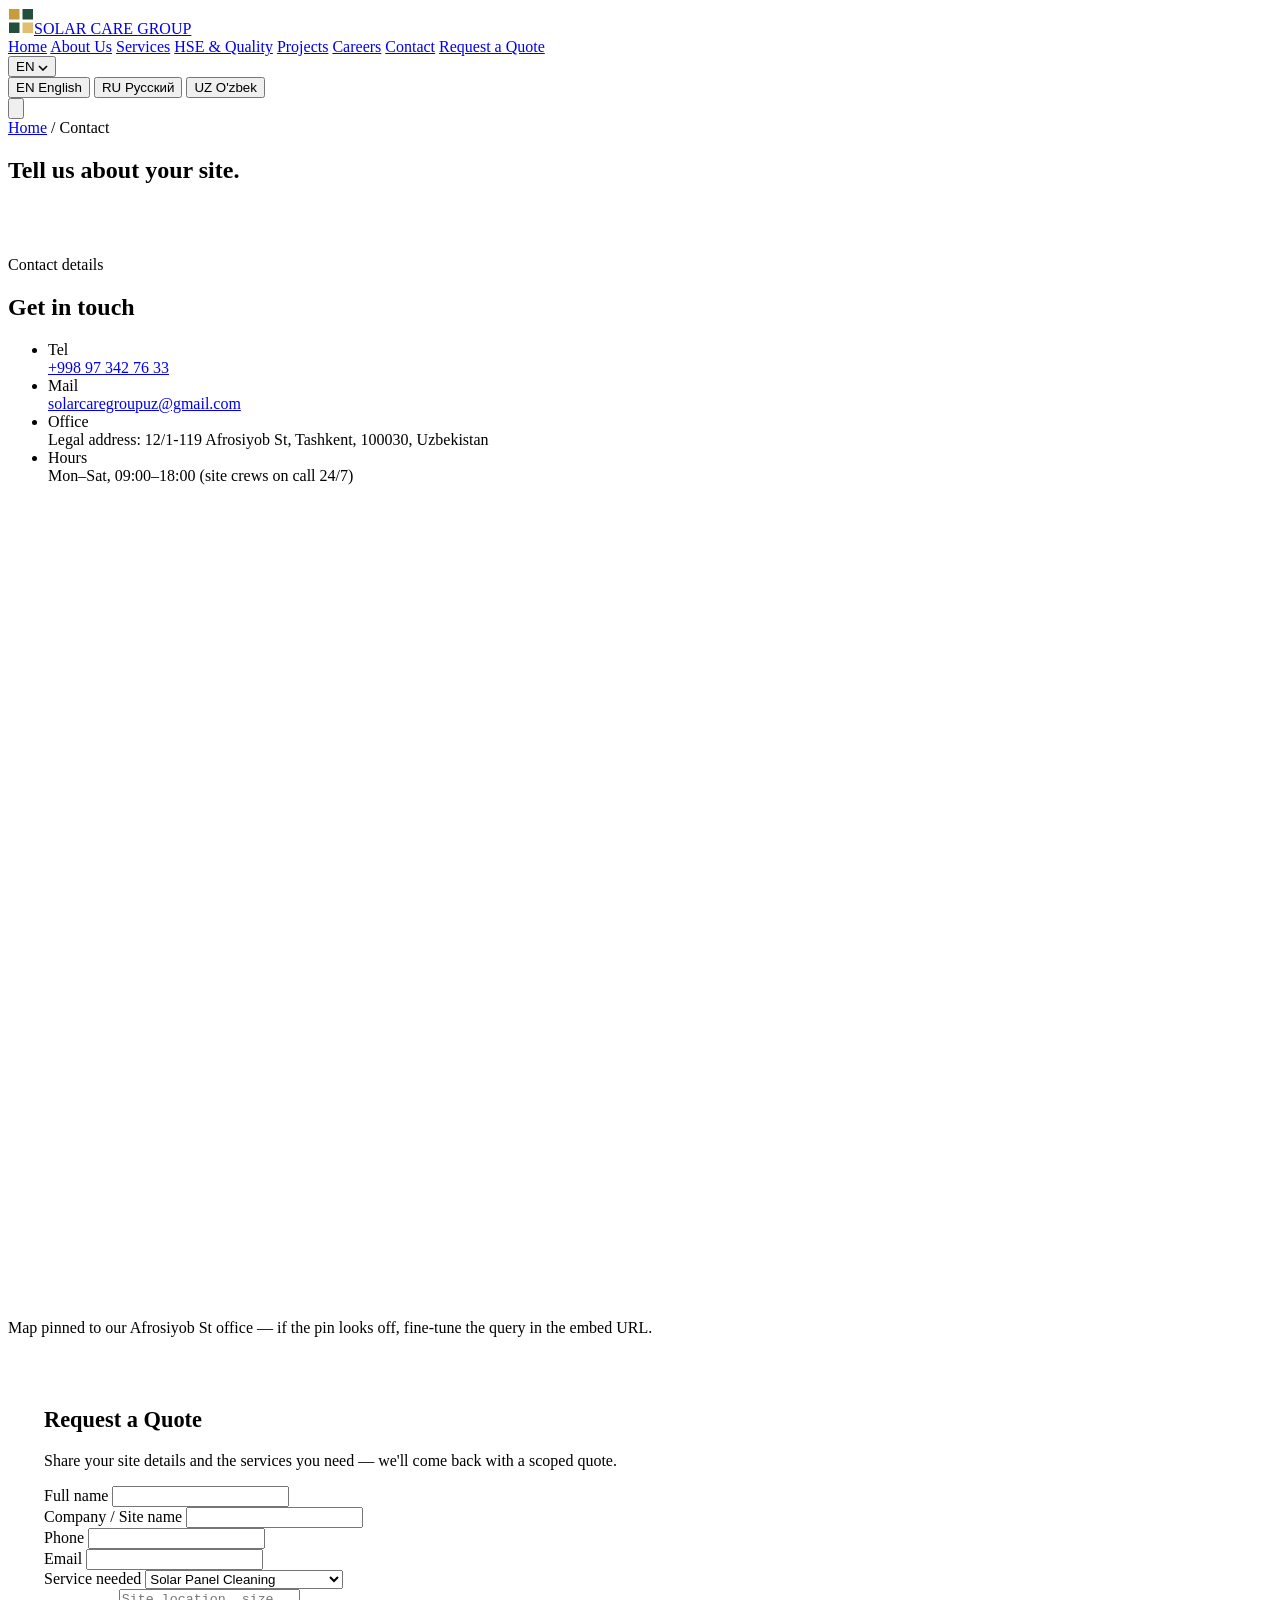
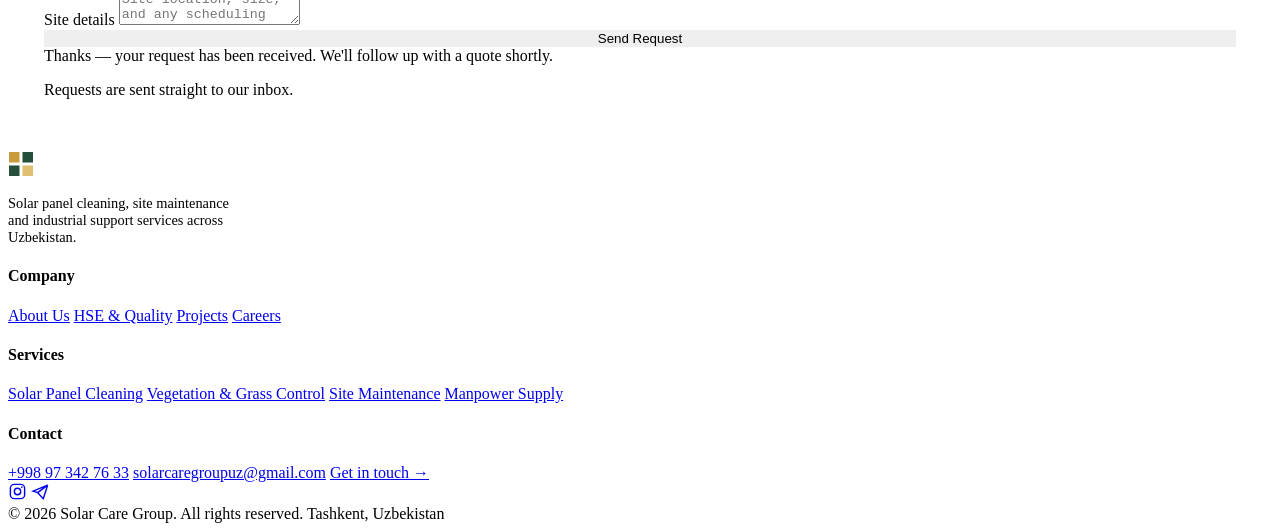
==== index.html @ d457fae0 "Add files via upload" ====
<!DOCTYPE html>
<html lang="en">
<head>
<meta charset="UTF-8">
<meta name="viewport" content="width=device-width, initial-scale=1.0">
<title>Contact — Solar Care Group</title>
<meta name="description" content="Get in touch with Solar Care Group or request a quote.">
<link rel="preconnect" href="https://fonts.googleapis.com">
<link href="https://fonts.googleapis.com/css2?family=Space+Grotesk:wght@500;600;700&family=Inter:wght@400;500;600&family=IBM+Plex+Mono:wght@500&display=swap" rel="stylesheet">
<link rel="stylesheet" href="css/style.css">
</head>
<body>
<header class="site-header">
    <div class="header-inner">
      <a href="index.html" class="logo"><svg width="26" height="26" viewBox="0 0 26 26" fill="none" xmlns="http://www.w3.org/2000/svg">
<rect x="1" y="1" width="10.5" height="10.5" fill="#C89B3C"/>
<rect x="14.5" y="1" width="10.5" height="10.5" fill="#254E3B"/>
<rect x="1" y="14.5" width="10.5" height="10.5" fill="#254E3B"/>
<rect x="14.5" y="14.5" width="10.5" height="10.5" fill="#E0BE72"/>
</svg><span>SOLAR CARE <span class="accent">GROUP</span></span></a>
      <nav class="main-nav">
      <a href="index.html"><span data-i18n="nav.home">Home</span></a>
      <a href="about.html"><span data-i18n="nav.about">About Us</span></a>
      <a href="services.html"><span data-i18n="nav.services">Services</span></a>
      <a href="hse-quality.html"><span data-i18n="nav.hse">HSE & Quality</span></a>
      <a href="projects.html"><span data-i18n="nav.projects">Projects</span></a>
      <a href="careers.html"><span data-i18n="nav.careers">Careers</span></a>
      <a href="contact.html" class="active"><span data-i18n="nav.contact">Contact</span></a>
      <a href="contact.html#quote" class="btn-quote"><span data-i18n="nav.quote">Request a Quote</span></a>
      <div class="lang-switch">
        <button class="lang-toggle mono" type="button" aria-haspopup="true" aria-expanded="false">
          <span class="lang-current">EN</span>
          <svg width="10" height="6" viewBox="0 0 10 6" fill="none"><path d="M1 1l4 4 4-4" stroke="currentColor" stroke-width="1.6"/></svg>
        </button>
        <div class="lang-dropdown">
          <button class="lang-option active" type="button" data-lang="en">EN <span>English</span></button>
          <button class="lang-option" type="button" data-lang="ru">RU <span>Русский</span></button>
          <button class="lang-option" type="button" data-lang="uz">UZ <span>O'zbek</span></button>
        </div>
      </div>
      </nav>
      <button class="nav-toggle" aria-label="Toggle menu" aria-expanded="false">
        <svg viewBox="0 0 24 24" fill="none" stroke="currentColor" stroke-width="2"><line x1="3" y1="6" x2="21" y2="6"/><line x1="3" y1="12" x2="21" y2="12"/><line x1="3" y1="18" x2="21" y2="18"/></svg>
      </button>
    </div>
  </header>

<section class="page-hero">
  <div class="wrap">
    <div class="crumb mono"><a href="index.html"><span data-i18n="nav.home">Home</span></a> / <span data-i18n="nav.contact">Contact</span></div>
    <h1 data-i18n="contact.hero_h1">Tell us about your site.</h1>
    <p class="lede" style="color:rgba(255,255,255,.68); max-width:56ch; margin-top:16px;" data-i18n="contact.hero_lede">Reach out directly, or request a quote and we'll follow up with scope and pricing.</p>
  </div>
</section>

<section>
  <div class="wrap">
    <div class="split" style="align-items:flex-start;">
      <div>
        <span class="tag"><span data-i18n="contact.details_tag">Contact details</span></span>
        <h2 data-i18n="contact.details_h2">Get in touch</h2>
        <ul class="value-list">
          <li><span class="num"><span data-i18n="contact.label_tel">Tel</span></span><p style="margin:0;"><a href="tel:+998973427633">+998 97 342 76 33</a></p></li>
          <li><span class="num"><span data-i18n="contact.label_mail">Mail</span></span><p style="margin:0;"><a href="mailto:solarcaregroupuz@gmail.com">solarcaregroupuz@gmail.com</a></p></li>
          <li><span class="num"><span data-i18n="contact.label_office">Office</span></span><p style="margin:0;" data-i18n="contact.office_value">Legal address: 12/1-119 Afrosiyob St, Tashkent, 100030, Uzbekistan</p></li>
          <li><span class="num"><span data-i18n="contact.label_hours">Hours</span></span><p style="margin:0;" data-i18n="contact.hours_value">Mon–Sat, 09:00–18:00 (site crews on call 24/7)</p></li>
        </ul>

        <div style="margin-top:28px; border:1px solid var(--line); aspect-ratio:16/10; overflow:hidden;">
          <iframe
            title="Solar Care Group office location"
            width="100%" height="100%" style="border:0;"
            loading="lazy"
            src="https://www.google.com/maps?q=Afrosiyob+12%2F1,+Tashkent,+Uzbekistan&output=embed">
          </iframe>
        </div>
        <p class="form-note" data-i18n="contact.map_note">Map pinned to our Afrosiyob St office — if the pin looks off, fine-tune the query in the embed URL.</p>
      </div>

      <div class="card-white" id="quote" style="padding:36px; scroll-margin-top:100px;">
        <h2 style="font-size:1.4rem;" data-i18n="contact.quote_h2">Request a Quote</h2>
        <p data-i18n="contact.quote_p">Share your site details and the services you need — we'll come back with a scoped quote.</p>
        <form data-demo-form action="https://formspree.io/f/xwvglyob" method="POST">
          <input type="hidden" name="_subject" value="New Quote Request — Solar Care Group website">
          <div class="form-row">
            <div class="form-field">
              <label for="q-name" data-i18n="careers.form_name">Full name</label>
              <input id="q-name" name="Full name" type="text" required>
            </div>
            <div class="form-field">
              <label for="q-company" data-i18n="contact.form_company">Company / Site name</label>
              <input id="q-company" name="Company / Site name" type="text">
            </div>
          </div>
          <div class="form-row">
            <div class="form-field">
              <label for="q-phone" data-i18n="careers.form_phone">Phone</label>
              <input id="q-phone" name="Phone" type="tel" required>
            </div>
            <div class="form-field">
              <label for="q-email" data-i18n="careers.form_email">Email</label>
              <input id="q-email" name="Email" type="email" required>
            </div>
          </div>
          <div class="form-field">
            <label for="q-service" data-i18n="contact.form_service">Service needed</label>
            <select id="q-service" name="Service needed">
              <option data-i18n="svc.1.title">Solar Panel Cleaning</option>
              <option data-i18n="svc.2.title">Vegetation & Grass Control</option>
              <option data-i18n="svc.3.title">Site Maintenance</option>
              <option data-i18n="svc.4.title">Technical Support</option>
              <option data-i18n="svc.5.title">Manpower Supply</option>
              <option data-i18n="svc.6.title">Transport & Logistics Support</option>
              <option data-i18n="contact.form_service_multi">Multiple / Not sure</option>
            </select>
          </div>
          <div class="form-field">
            <label for="q-message" data-i18n="contact.form_details">Site details</label>
            <textarea id="q-message" name="Site details" placeholder="Site location, size, and any scheduling notes" data-i18n-placeholder="contact.form_details_ph" required></textarea>
          </div>
          <button type="submit" class="btn btn-primary" style="width:100%; border:none; cursor:pointer;" data-i18n="contact.form_submit">Send Request</button>
        </form>
        <div class="form-success" data-i18n="contact.form_success">Thanks — your request has been received. We'll follow up with a quote shortly.</div>
        <p class="form-note" data-i18n="contact.form_note">Requests are sent straight to our inbox.</p>
      </div>
    </div>
  </div>
</section>

<footer>
    <div class="wrap">
      <div class="footer-grid">
        <div>
          <div class="logo" style="margin-bottom:14px;"><svg width="26" height="26" viewBox="0 0 26 26" fill="none" xmlns="http://www.w3.org/2000/svg">
<rect x="1" y="1" width="10.5" height="10.5" fill="#C89B3C"/>
<rect x="14.5" y="1" width="10.5" height="10.5" fill="#254E3B"/>
<rect x="1" y="14.5" width="10.5" height="10.5" fill="#254E3B"/>
<rect x="14.5" y="14.5" width="10.5" height="10.5" fill="#E0BE72"/>
</svg><span style="color:#fff;">SOLAR CARE <span class="accent">GROUP</span></span></div>
          <p style="max-width:32ch; font-size:.9rem;"><span data-i18n="footer.tagline">Solar panel cleaning, site maintenance and industrial support services across Uzbekistan.</span></p>
        </div>
        <div>
          <h4 class="mono"><span data-i18n="footer.company">Company</span></h4>
          <a href="about.html"><span data-i18n="nav.about">About Us</span></a>
          <a href="hse-quality.html"><span data-i18n="nav.hse">HSE & Quality</span></a>
          <a href="projects.html"><span data-i18n="nav.projects">Projects</span></a>
          <a href="careers.html"><span data-i18n="nav.careers">Careers</span></a>
        </div>
        <div>
          <h4 class="mono"><span data-i18n="footer.services">Services</span></h4>
          <a href="services.html"><span data-i18n="svc.1.title">Solar Panel Cleaning</span></a>
          <a href="services.html"><span data-i18n="svc.2.title">Vegetation & Grass Control</span></a>
          <a href="services.html"><span data-i18n="svc.3.title">Site Maintenance</span></a>
          <a href="services.html"><span data-i18n="svc.5.title">Manpower Supply</span></a>
        </div>
        <div>
          <h4 class="mono"><span data-i18n="footer.contact">Contact</span></h4>
          <a href="tel:+998973427633">+998 97 342 76 33</a>
          <a href="mailto:solarcaregroupuz@gmail.com">solarcaregroupuz@gmail.com</a>
          <a href="contact.html"><span data-i18n="footer.getintouch">Get in touch →</span></a>
          <div class="footer-social">
            <a href="https://instagram.com/solarcaregroup" target="_blank" rel="noopener" aria-label="Instagram"><svg width="19" height="19" viewBox="0 0 24 24" fill="none" stroke="currentColor" stroke-width="1.8"><rect x="3" y="3" width="18" height="18" rx="5"/><circle cx="12" cy="12" r="4"/><circle cx="17.5" cy="6.5" r="1" fill="currentColor" stroke="none"/></svg></a>
            <a href="https://t.me/solarcaregroup" target="_blank" rel="noopener" aria-label="Telegram"><svg width="19" height="19" viewBox="0 0 24 24" fill="none" stroke="currentColor" stroke-width="1.8"><path d="M21 4L2.5 11.5l6 2M21 4L15.5 21l-7-7.5M21 4L8.5 13.5"/></svg></a>
          </div>
        </div>
      </div>
      <div class="footer-bottom">
        <span><span data-i18n="footer.copyright">© 2026 Solar Care Group. All rights reserved.</span></span>
        <span class="mono"><span data-i18n="footer.location">Tashkent, Uzbekistan</span></span>
      </div>
    </div>
  </footer>
<script src="js/translations.js"></script>
<script src="js/script.js"></script>
</body>
</html>
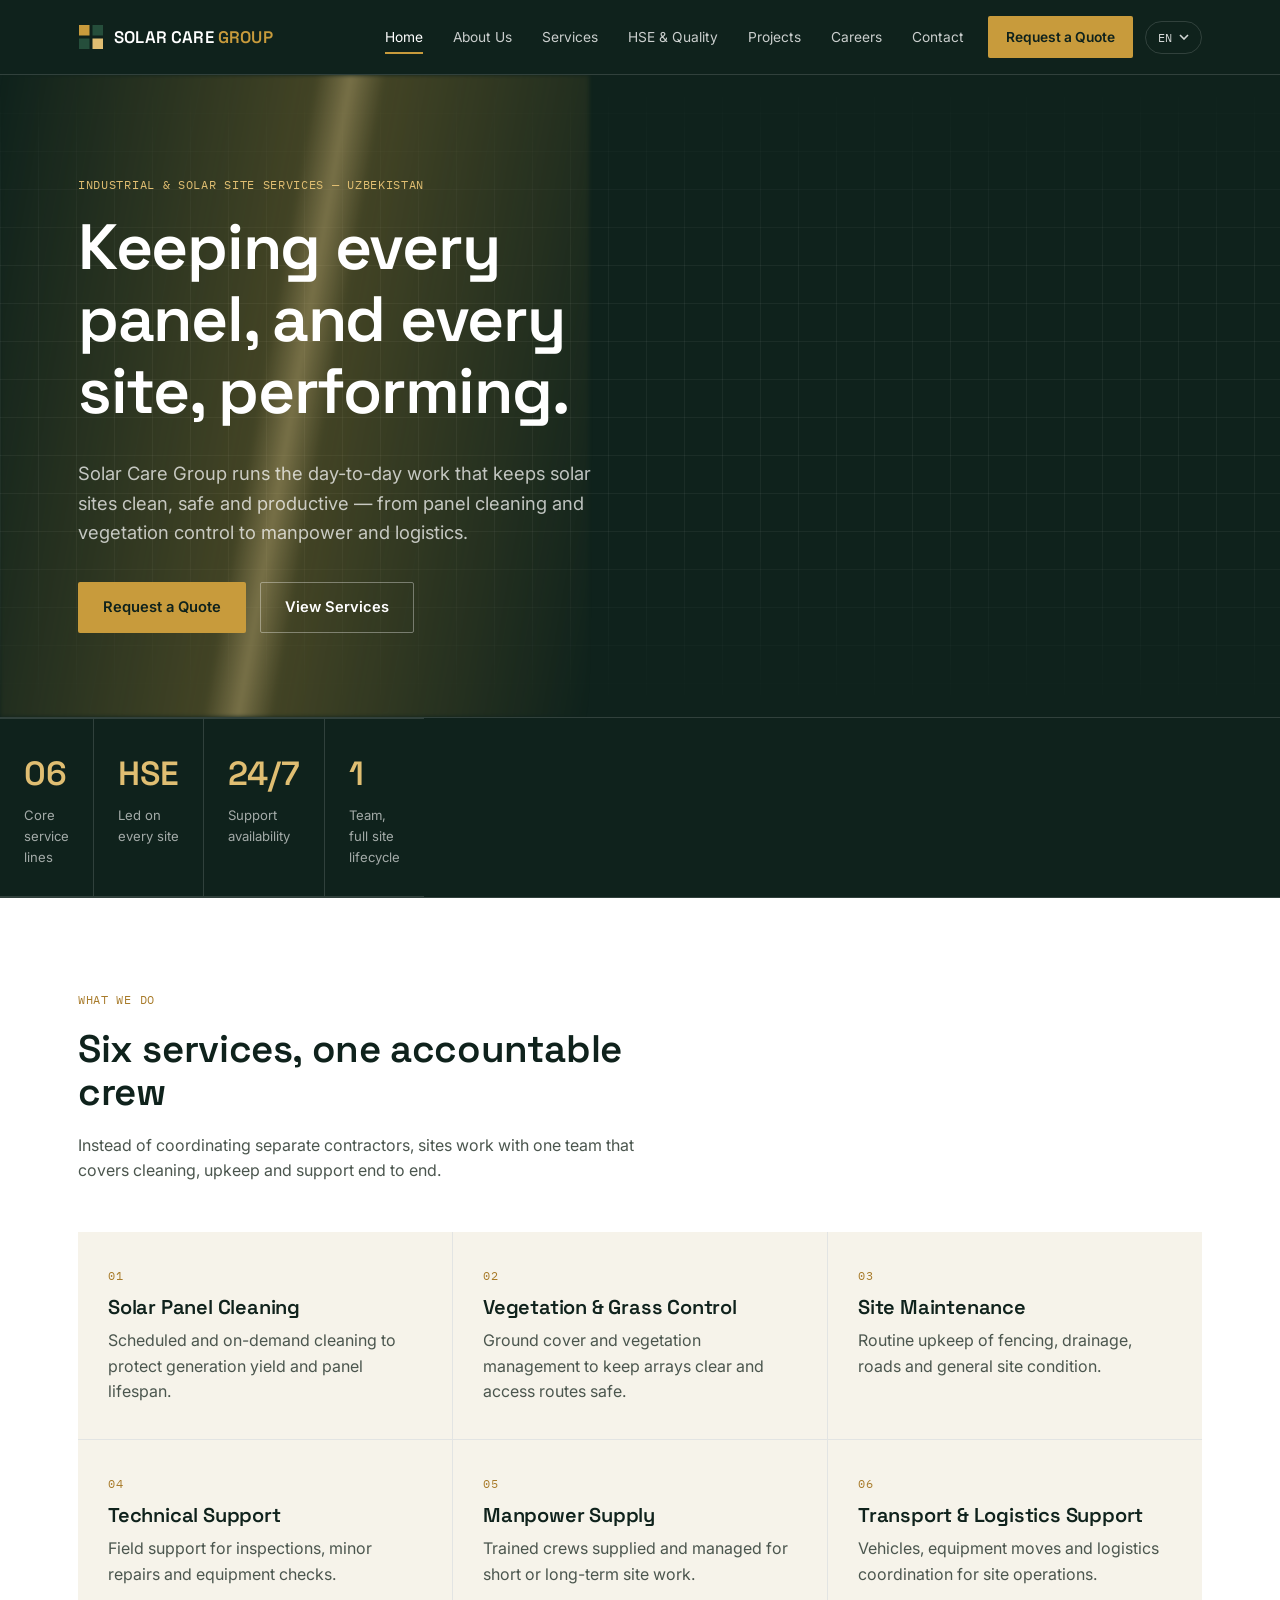
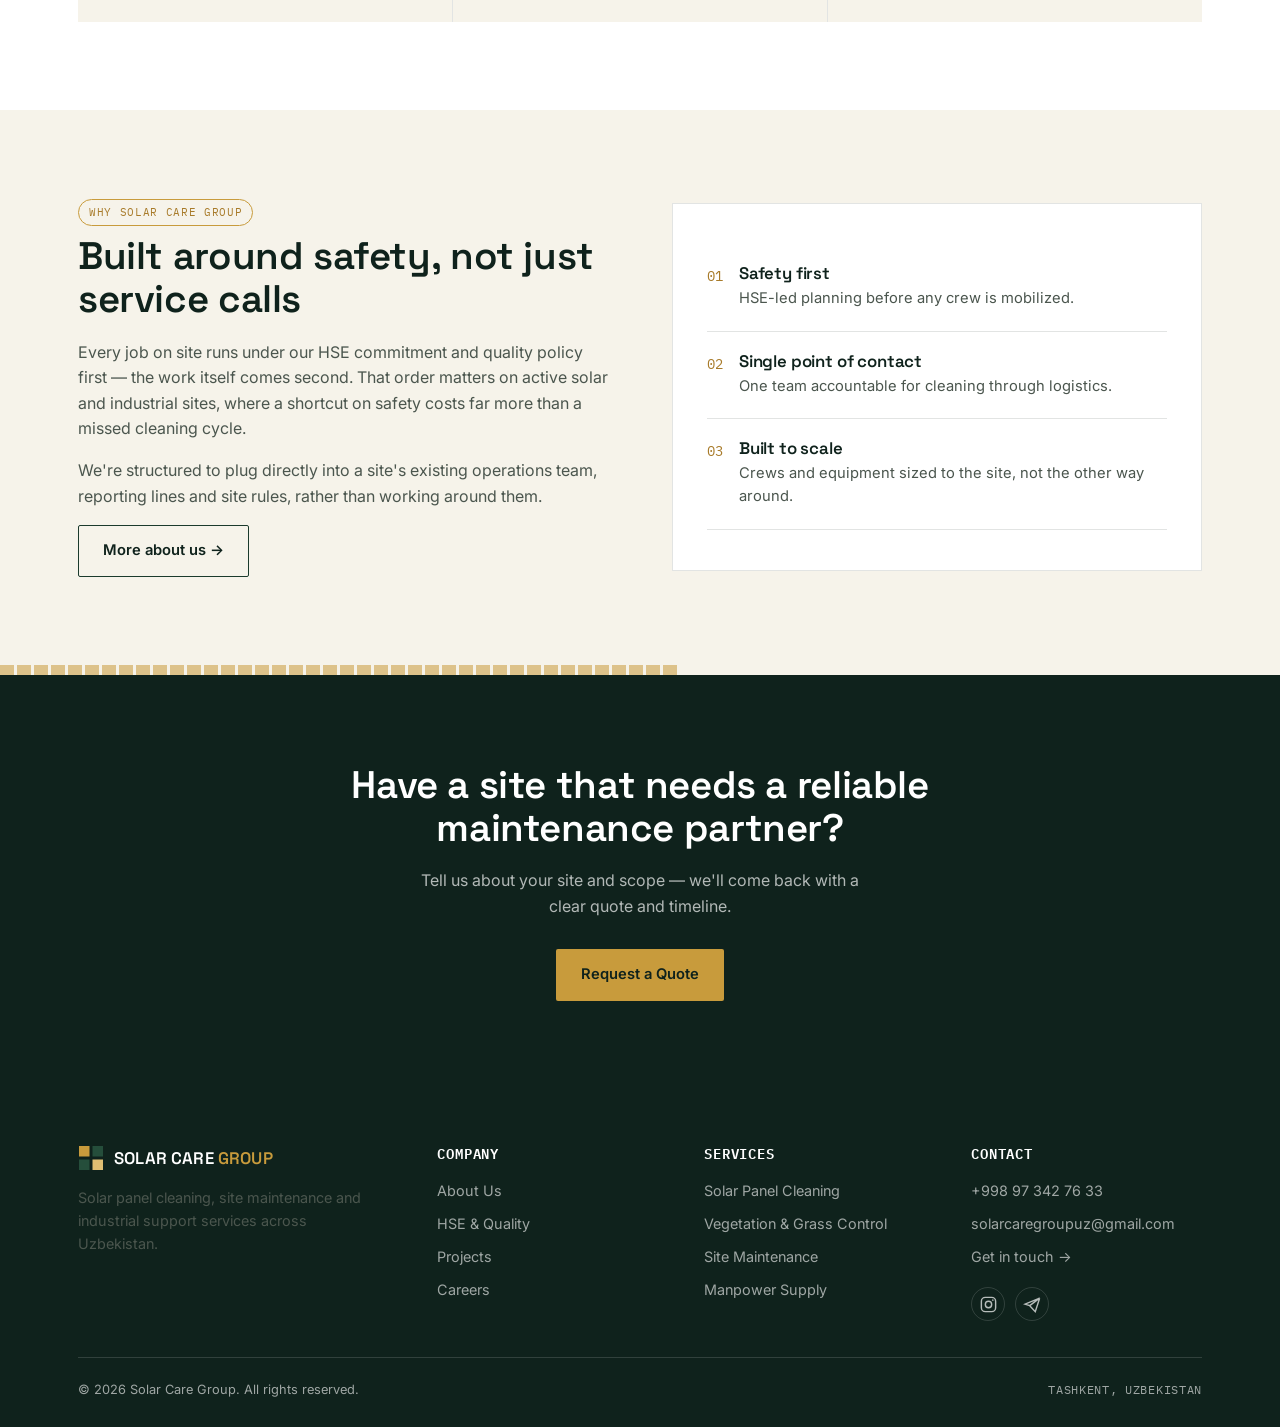
==== commit 13f8cb10: "Add files via upload" ====
--- a/index.html
+++ b/index.html
@@ -3,8 +3,8 @@
 <head>
 <meta charset="UTF-8">
 <meta name="viewport" content="width=device-width, initial-scale=1.0">
-<title>Contact — Solar Care Group</title>
-<meta name="description" content="Get in touch with Solar Care Group or request a quote.">
+<title>Home — Solar Care Group</title>
+<meta name="description" content="Solar panel cleaning, vegetation control, site maintenance and industrial support services in Uzbekistan.">
 <link rel="preconnect" href="https://fonts.googleapis.com">
 <link href="https://fonts.googleapis.com/css2?family=Space+Grotesk:wght@500;600;700&family=Inter:wght@400;500;600&family=IBM+Plex+Mono:wght@500&display=swap" rel="stylesheet">
 <link rel="stylesheet" href="css/style.css">
@@ -19,13 +19,13 @@
 <rect x="14.5" y="14.5" width="10.5" height="10.5" fill="#E0BE72"/>
 </svg><span>SOLAR CARE <span class="accent">GROUP</span></span></a>
       <nav class="main-nav">
-      <a href="index.html"><span data-i18n="nav.home">Home</span></a>
+      <a href="index.html" class="active"><span data-i18n="nav.home">Home</span></a>
       <a href="about.html"><span data-i18n="nav.about">About Us</span></a>
       <a href="services.html"><span data-i18n="nav.services">Services</span></a>
       <a href="hse-quality.html"><span data-i18n="nav.hse">HSE & Quality</span></a>
       <a href="projects.html"><span data-i18n="nav.projects">Projects</span></a>
       <a href="careers.html"><span data-i18n="nav.careers">Careers</span></a>
-      <a href="contact.html" class="active"><span data-i18n="nav.contact">Contact</span></a>
+      <a href="contact.html"><span data-i18n="nav.contact">Contact</span></a>
       <a href="contact.html#quote" class="btn-quote"><span data-i18n="nav.quote">Request a Quote</span></a>
       <div class="lang-switch">
         <button class="lang-toggle mono" type="button" aria-haspopup="true" aria-expanded="false">
@@ -45,85 +45,74 @@
     </div>
   </header>
 
-<section class="page-hero">
+<section class="hero">
+  <div class="hero-grid"></div>
+  <div class="hero-sweep"></div>
   <div class="wrap">
-    <div class="crumb mono"><a href="index.html"><span data-i18n="nav.home">Home</span></a> / <span data-i18n="nav.contact">Contact</span></div>
-    <h1 data-i18n="contact.hero_h1">Tell us about your site.</h1>
-    <p class="lede" style="color:rgba(255,255,255,.68); max-width:56ch; margin-top:16px;" data-i18n="contact.hero_lede">Reach out directly, or request a quote and we'll follow up with scope and pricing.</p>
+    <span class="mono eyebrow"><span data-i18n="home.eyebrow">Industrial & Solar Site Services — Uzbekistan</span></span>
+    <h1 data-i18n="home.h1">Keeping every panel, and every site, performing.</h1>
+    <p class="lede" data-i18n="home.lede">Solar Care Group runs the day-to-day work that keeps solar sites clean, safe and productive — from panel cleaning and vegetation control to manpower and logistics.</p>
+    <div class="hero-actions">
+      <a href="contact.html#quote" class="btn btn-primary"><span data-i18n="nav.quote">Request a Quote</span></a>
+      <a href="services.html" class="btn btn-ghost"><span data-i18n="home.btn_services">View Services</span></a>
+    </div>
+  </div>
+</section>
+
+<div class="stats section-dark" style="padding:0;">
+  <div class="wrap" style="padding:0;">
+    <div class="stats">
+      <div class="stat"><div class="num">06</div><div class="label"><span data-i18n="home.stat1_label">Core service lines</span></div></div>
+      <div class="stat"><div class="num">HSE</div><div class="label"><span data-i18n="home.stat2_label">Led on every site</span></div></div>
+      <div class="stat"><div class="num">24/7</div><div class="label"><span data-i18n="home.stat3_label">Support availability</span></div></div>
+      <div class="stat"><div class="num">1</div><div class="label"><span data-i18n="home.stat4_label">Team, full site lifecycle</span></div></div>
+    </div>
+  </div>
+</div>
+
+<section class="section-alt">
+  <div class="wrap">
+    <div class="section-head">
+      <span class="mono eyebrow"><span data-i18n="home.whatwedo_eyebrow">What we do</span></span>
+      <h2 data-i18n="home.whatwedo_h2">Six services, one accountable crew</h2>
+      <p data-i18n="home.whatwedo_p">Instead of coordinating separate contractors, sites work with one team that covers cleaning, upkeep and support end to end.</p>
+    </div>
+  </div>
+  <div class="wrap" style="padding:0 28px;">
+    <div class="grid cols-3">
+      <div class="card"><div class="num">01</div><h3><span data-i18n="svc.1.title">Solar Panel Cleaning</span></h3><p><span data-i18n="svc.1.short">Scheduled and on-demand cleaning to protect generation yield and panel lifespan.</span></p></div><div class="card"><div class="num">02</div><h3><span data-i18n="svc.2.title">Vegetation & Grass Control</span></h3><p><span data-i18n="svc.2.short">Ground cover and vegetation management to keep arrays clear and access routes safe.</span></p></div><div class="card"><div class="num">03</div><h3><span data-i18n="svc.3.title">Site Maintenance</span></h3><p><span data-i18n="svc.3.short">Routine upkeep of fencing, drainage, roads and general site condition.</span></p></div><div class="card"><div class="num">04</div><h3><span data-i18n="svc.4.title">Technical Support</span></h3><p><span data-i18n="svc.4.short">Field support for inspections, minor repairs and equipment checks.</span></p></div><div class="card"><div class="num">05</div><h3><span data-i18n="svc.5.title">Manpower Supply</span></h3><p><span data-i18n="svc.5.short">Trained crews supplied and managed for short or long-term site work.</span></p></div><div class="card"><div class="num">06</div><h3><span data-i18n="svc.6.title">Transport & Logistics Support</span></h3><p><span data-i18n="svc.6.short">Vehicles, equipment moves and logistics coordination for site operations.</span></p></div>
+    </div>
   </div>
 </section>
 
 <section>
   <div class="wrap">
-    <div class="split" style="align-items:flex-start;">
+    <div class="split">
       <div>
-        <span class="tag"><span data-i18n="contact.details_tag">Contact details</span></span>
-        <h2 data-i18n="contact.details_h2">Get in touch</h2>
-        <ul class="value-list">
-          <li><span class="num"><span data-i18n="contact.label_tel">Tel</span></span><p style="margin:0;"><a href="tel:+998973427633">+998 97 342 76 33</a></p></li>
-          <li><span class="num"><span data-i18n="contact.label_mail">Mail</span></span><p style="margin:0;"><a href="mailto:solarcaregroupuz@gmail.com">solarcaregroupuz@gmail.com</a></p></li>
-          <li><span class="num"><span data-i18n="contact.label_office">Office</span></span><p style="margin:0;" data-i18n="contact.office_value">Legal address: 12/1-119 Afrosiyob St, Tashkent, 100030, Uzbekistan</p></li>
-          <li><span class="num"><span data-i18n="contact.label_hours">Hours</span></span><p style="margin:0;" data-i18n="contact.hours_value">Mon–Sat, 09:00–18:00 (site crews on call 24/7)</p></li>
+        <span class="tag"><span data-i18n="home.why_tag">Why Solar Care Group</span></span>
+        <h2 data-i18n="home.why_h2">Built around safety, not just service calls</h2>
+        <p data-i18n="home.why_p1">Every job on site runs under our HSE commitment and quality policy first — the work itself comes second. That order matters on active solar and industrial sites, where a shortcut on safety costs far more than a missed cleaning cycle.</p>
+        <p data-i18n="home.why_p2">We're structured to plug directly into a site's existing operations team, reporting lines and site rules, rather than working around them.</p>
+        <a href="about.html" class="btn btn-outline"><span data-i18n="home.why_link">More about us →</span></a>
+      </div>
+      <div class="card-white cell-grid-bg" style="padding:40px 34px;">
+        <ul class="value-list" style="border-top:none;">
+          <li style="border-top:none;"><span class="num">01</span><div><h3 style="margin-bottom:4px; font-size:1.05rem;" data-i18n="home.why_item1_h">Safety first</h3><p style="margin:0; font-size:.92rem;" data-i18n="home.why_item1_p">HSE-led planning before any crew is mobilized.</p></div></li>
+          <li><span class="num">02</span><div><h3 style="margin-bottom:4px; font-size:1.05rem;" data-i18n="home.why_item2_h">Single point of contact</h3><p style="margin:0; font-size:.92rem;" data-i18n="home.why_item2_p">One team accountable for cleaning through logistics.</p></div></li>
+          <li><span class="num">03</span><div><h3 style="margin-bottom:4px; font-size:1.05rem;" data-i18n="home.why_item3_h">Built to scale</h3><p style="margin:0; font-size:.92rem;" data-i18n="home.why_item3_p">Crews and equipment sized to the site, not the other way around.</p></div></li>
         </ul>
-
-        <div style="margin-top:28px; border:1px solid var(--line); aspect-ratio:16/10; overflow:hidden;">
-          <iframe
-            title="Solar Care Group office location"
-            width="100%" height="100%" style="border:0;"
-            loading="lazy"
-            src="https://www.google.com/maps?q=Afrosiyob+12%2F1,+Tashkent,+Uzbekistan&output=embed">
-          </iframe>
-        </div>
-        <p class="form-note" data-i18n="contact.map_note">Map pinned to our Afrosiyob St office — if the pin looks off, fine-tune the query in the embed URL.</p>
-      </div>
-
-      <div class="card-white" id="quote" style="padding:36px; scroll-margin-top:100px;">
-        <h2 style="font-size:1.4rem;" data-i18n="contact.quote_h2">Request a Quote</h2>
-        <p data-i18n="contact.quote_p">Share your site details and the services you need — we'll come back with a scoped quote.</p>
-        <form data-demo-form action="https://formspree.io/f/xwvglyob" method="POST">
-          <input type="hidden" name="_subject" value="New Quote Request — Solar Care Group website">
-          <div class="form-row">
-            <div class="form-field">
-              <label for="q-name" data-i18n="careers.form_name">Full name</label>
-              <input id="q-name" name="Full name" type="text" required>
-            </div>
-            <div class="form-field">
-              <label for="q-company" data-i18n="contact.form_company">Company / Site name</label>
-              <input id="q-company" name="Company / Site name" type="text">
-            </div>
-          </div>
-          <div class="form-row">
-            <div class="form-field">
-              <label for="q-phone" data-i18n="careers.form_phone">Phone</label>
-              <input id="q-phone" name="Phone" type="tel" required>
-            </div>
-            <div class="form-field">
-              <label for="q-email" data-i18n="careers.form_email">Email</label>
-              <input id="q-email" name="Email" type="email" required>
-            </div>
-          </div>
-          <div class="form-field">
-            <label for="q-service" data-i18n="contact.form_service">Service needed</label>
-            <select id="q-service" name="Service needed">
-              <option data-i18n="svc.1.title">Solar Panel Cleaning</option>
-              <option data-i18n="svc.2.title">Vegetation & Grass Control</option>
-              <option data-i18n="svc.3.title">Site Maintenance</option>
-              <option data-i18n="svc.4.title">Technical Support</option>
-              <option data-i18n="svc.5.title">Manpower Supply</option>
-              <option data-i18n="svc.6.title">Transport & Logistics Support</option>
-              <option data-i18n="contact.form_service_multi">Multiple / Not sure</option>
-            </select>
-          </div>
-          <div class="form-field">
-            <label for="q-message" data-i18n="contact.form_details">Site details</label>
-            <textarea id="q-message" name="Site details" placeholder="Site location, size, and any scheduling notes" data-i18n-placeholder="contact.form_details_ph" required></textarea>
-          </div>
-          <button type="submit" class="btn btn-primary" style="width:100%; border:none; cursor:pointer;" data-i18n="contact.form_submit">Send Request</button>
-        </form>
-        <div class="form-success" data-i18n="contact.form_success">Thanks — your request has been received. We'll follow up with a quote shortly.</div>
-        <p class="form-note" data-i18n="contact.form_note">Requests are sent straight to our inbox.</p>
       </div>
     </div>
+  </div>
+</section>
+
+<div class="cell-rule"><span></span><span></span><span></span><span></span><span></span><span></span><span></span><span></span><span></span><span></span><span></span><span></span><span></span><span></span><span></span><span></span><span></span><span></span><span></span><span></span><span></span><span></span><span></span><span></span><span></span><span></span><span></span><span></span><span></span><span></span><span></span><span></span><span></span><span></span><span></span><span></span><span></span><span></span><span></span><span></span></div>
+
+<section class="section-dark">
+  <div class="wrap" style="text-align:center;">
+    <h2 style="max-width:24ch; margin-left:auto; margin-right:auto;" data-i18n="home.cta_h2">Have a site that needs a reliable maintenance partner?</h2>
+    <p style="max-width:44ch; margin:14px auto 30px;" data-i18n="home.cta_p">Tell us about your site and scope — we'll come back with a clear quote and timeline.</p>
+    <a href="contact.html#quote" class="btn btn-primary"><span data-i18n="nav.quote">Request a Quote</span></a>
   </div>
 </section>
 
--- a/css/style.css
+++ b/css/style.css
@@ -0,0 +1,456 @@
+/* ============================================================
+   SOLAR CARE GROUP — design system
+   Palette: deep green (industrial, vegetation) + gold (solar/sun)
+   Signature motif: the solar-cell grid + the "clean sweep"
+   ============================================================ */
+
+:root{
+  --green-950:#0F221C;
+  --green-900:#14291F;
+  --green-800:#1B3A2C;
+  --green-700:#254E3B;
+  --green-600:#336650;
+
+  --gold-600:#A87B2A;
+  --gold-500:#C89B3C;
+  --gold-300:#E0BE72;
+  --gold-100:#F3E4C0;
+
+  --cream:#F6F3EA;
+  --cream-2:#EFEAD9;
+  --white:#FFFFFF;
+
+  --ink:#16201B;
+  --ink-soft:#4B564E;
+  --ink-faint:#8B9690;
+
+  --line: rgba(23,32,27,0.12);
+  --line-on-dark: rgba(255,255,255,0.14);
+
+  --radius: 2px;
+  --maxw: 1180px;
+
+  --shadow-soft: 0 12px 32px rgba(15,34,28,0.10);
+}
+
+*{box-sizing:border-box;}
+html{scroll-behavior:smooth;}
+body{
+  margin:0;
+  background:var(--cream);
+  color:var(--ink);
+  font-family:'Inter',system-ui,-apple-system,sans-serif;
+  font-size:16px;
+  line-height:1.6;
+  -webkit-font-smoothing:antialiased;
+}
+
+h1,h2,h3,h4{
+  font-family:'Space Grotesk',system-ui,sans-serif;
+  color:var(--green-950);
+  margin:0 0 .5em 0;
+  line-height:1.12;
+  letter-spacing:-0.01em;
+  font-weight:600;
+}
+h1{font-size:clamp(2.4rem,5vw,4.2rem); letter-spacing:-0.02em;}
+h2{font-size:clamp(1.7rem,3vw,2.6rem);}
+h3{font-size:1.25rem;}
+p{margin:0 0 1em 0; color:var(--ink-soft);}
+a{color:inherit; text-decoration:none;}
+img{max-width:100%; display:block;}
+
+.mono{
+  font-family:'IBM Plex Mono',monospace;
+  letter-spacing:.06em;
+  text-transform:uppercase;
+  font-size:.72rem;
+}
+
+.wrap{max-width:var(--maxw); margin:0 auto; padding:0 28px;}
+
+/* ---------- cell grid signature ---------- */
+.cell-rule{
+  height:10px;
+  display:flex;
+  gap:3px;
+  overflow:hidden;
+}
+.cell-rule span{
+  flex:1 1 14px;
+  max-width:14px;
+  background:var(--gold-500);
+  opacity:.55;
+}
+.cell-rule.dark span{background:var(--green-700); opacity:.7;}
+
+.cell-grid-bg{
+  background-image:
+    linear-gradient(var(--line) 1px, transparent 1px),
+    linear-gradient(90deg, var(--line) 1px, transparent 1px);
+  background-size:34px 34px;
+}
+
+/* ---------- header ---------- */
+.site-header{
+  position:sticky; top:0; z-index:50;
+  background:var(--green-950);
+  border-bottom:1px solid var(--line-on-dark);
+}
+.header-inner{
+  display:flex; align-items:center; justify-content:space-between;
+  padding:16px 28px;
+  max-width:var(--maxw); margin:0 auto;
+}
+.logo{
+  display:flex; align-items:center; gap:10px;
+  color:var(--white); font-family:'Space Grotesk',sans-serif;
+  font-weight:600; font-size:1.05rem; letter-spacing:.01em;
+}
+.logo svg{flex:none;}
+.logo .accent{color:var(--gold-400,#C89B3C);}
+
+nav.main-nav{display:flex; align-items:center; gap:2px;}
+nav.main-nav a{
+  color:rgba(255,255,255,.78);
+  font-size:.86rem;
+  padding:10px 14px;
+  position:relative;
+  transition:color .15s ease;
+}
+nav.main-nav a:hover{color:var(--white);}
+nav.main-nav a.active{color:var(--white);}
+nav.main-nav a.active::after{
+  content:"";
+  position:absolute; left:14px; right:14px; bottom:4px;
+  height:2px; background:var(--gold-500);
+}
+.btn-quote{
+  background:var(--gold-500);
+  color:var(--green-950) !important;
+  font-weight:600;
+  padding:10px 18px !important;
+  border-radius:var(--radius);
+  margin-left:8px;
+}
+.btn-quote:hover{background:var(--gold-300);}
+
+.nav-toggle{
+  display:none;
+  background:none; border:none; cursor:pointer;
+  padding:6px; color:var(--white);
+}
+.nav-toggle svg{width:24px; height:24px;}
+
+/* ---------- language switcher ---------- */
+.lang-switch{position:relative; margin-left:10px;}
+.lang-toggle{
+  display:flex; align-items:center; gap:6px;
+  background:transparent; border:1px solid var(--line-on-dark);
+  color:rgba(255,255,255,.82);
+  padding:8px 12px; border-radius:20px;
+  cursor:pointer; font-size:.72rem;
+}
+.lang-toggle:hover{border-color:rgba(255,255,255,.4); color:var(--white);}
+.lang-toggle svg{transition:transform .15s ease;}
+.lang-switch.open .lang-toggle svg{transform:rotate(180deg);}
+
+.lang-dropdown{
+  position:absolute; top:calc(100% + 8px); right:0;
+  background:var(--green-900);
+  border:1px solid var(--line-on-dark);
+  border-radius:6px;
+  min-width:150px;
+  padding:6px;
+  display:flex; flex-direction:column; gap:2px;
+  opacity:0; visibility:hidden; transform:translateY(-6px);
+  transition:opacity .15s ease, transform .15s ease;
+  z-index:60;
+  box-shadow:var(--shadow-soft);
+}
+.lang-dropdown.open{opacity:1; visibility:visible; transform:translateY(0);}
+.lang-option{
+  display:flex; align-items:baseline; gap:8px;
+  background:none; border:none; cursor:pointer;
+  color:rgba(255,255,255,.72);
+  padding:9px 10px; border-radius:4px;
+  font-family:'IBM Plex Mono',monospace; font-size:.76rem; letter-spacing:.04em;
+  text-align:left;
+}
+.lang-option span{
+  font-family:'Inter',sans-serif; letter-spacing:normal;
+  text-transform:none; color:rgba(255,255,255,.5); font-size:.85rem;
+}
+.lang-option:hover{background:rgba(255,255,255,.06); color:var(--white);}
+.lang-option.active{color:var(--gold-300);}
+.lang-option.active span{color:var(--gold-100);}
+
+@media (max-width:900px){
+  .lang-switch{margin:14px 0 0 0;}
+  .lang-toggle{width:100%; justify-content:space-between; padding:12px 14px; border-radius:4px;}
+  .lang-dropdown{position:static; opacity:1; visibility:visible; transform:none; box-shadow:none; border:none; padding:0; margin-top:4px; display:none;}
+  .lang-switch.open .lang-dropdown{display:flex;}
+}
+
+@media (max-width:900px){
+  nav.main-nav{
+    position:fixed; inset:64px 0 0 0;
+    background:var(--green-950);
+    flex-direction:column; align-items:stretch;
+    padding:12px 20px;
+    transform:translateY(-8px);
+    opacity:0; pointer-events:none;
+    transition:opacity .2s ease, transform .2s ease;
+  }
+  nav.main-nav.open{opacity:1; pointer-events:auto; transform:translateY(0);}
+  nav.main-nav a{padding:16px 4px; border-bottom:1px solid var(--line-on-dark); font-size:1rem;}
+  .btn-quote{margin:14px 0 0 0; text-align:center;}
+  .nav-toggle{display:inline-flex;}
+}
+
+/* ---------- hero ---------- */
+.hero{
+  position:relative;
+  background:var(--green-950);
+  color:var(--white);
+  overflow:hidden;
+  padding:96px 0 84px;
+}
+.hero .wrap{position:relative; z-index:2;}
+.hero-grid{
+  position:absolute; inset:0;
+  background-image:
+    linear-gradient(rgba(255,255,255,.05) 1px, transparent 1px),
+    linear-gradient(90deg, rgba(255,255,255,.05) 1px, transparent 1px);
+  background-size:38px 38px;
+  mask-image:linear-gradient(180deg, transparent, black 30%, black 70%, transparent);
+}
+.hero-sweep{
+  position:absolute; top:0; bottom:0; width:46%;
+  background:linear-gradient(100deg, transparent, rgba(200,155,60,.28) 45%, rgba(224,190,114,.5) 50%, rgba(200,155,60,.28) 55%, transparent);
+  filter:blur(2px);
+  animation:sweep 4.5s ease-in-out .3s 1;
+  z-index:1;
+}
+@keyframes sweep{
+  0%{ transform:translateX(-140%); }
+  60%{ transform:translateX(220%); }
+  100%{ transform:translateX(220%); }
+}
+@media (prefers-reduced-motion:reduce){ .hero-sweep{animation:none; display:none;} }
+
+.eyebrow{
+  color:var(--gold-300);
+  display:inline-block; margin-bottom:18px;
+}
+.hero h1{color:var(--white); max-width:15ch;}
+.hero .lede{
+  color:rgba(255,255,255,.72);
+  font-size:1.15rem; max-width:46ch; margin-top:18px;
+}
+.hero-actions{display:flex; gap:14px; margin-top:34px; flex-wrap:wrap;}
+
+.btn{
+  display:inline-block;
+  padding:13px 24px;
+  border-radius:var(--radius);
+  font-weight:600; font-size:.92rem;
+  border:1px solid transparent;
+  transition:all .15s ease;
+}
+.btn-primary{background:var(--gold-500); color:var(--green-950);}
+.btn-primary:hover{background:var(--gold-300);}
+.btn-ghost{border-color:rgba(255,255,255,.35); color:var(--white);}
+.btn-ghost:hover{border-color:var(--white); background:rgba(255,255,255,.06);}
+.btn-outline{border-color:var(--green-800); color:var(--green-950);}
+.btn-outline:hover{background:var(--green-950); color:var(--white);}
+
+/* ---------- section basics ---------- */
+section{padding:88px 0;}
+.section-tight{padding:56px 0;}
+.section-head{max-width:56ch; margin-bottom:48px;}
+.section-head .eyebrow{color:var(--gold-600);}
+.section-alt{background:var(--white);}
+.section-dark{background:var(--green-950); color:var(--white);}
+.section-dark h2, .section-dark h3{color:var(--white);}
+.section-dark p{color:rgba(255,255,255,.68);}
+
+/* ---------- cards ---------- */
+.grid{display:grid; gap:1px; background:var(--line);}
+.grid.cols-3{grid-template-columns:repeat(3,1fr);}
+.grid.cols-2{grid-template-columns:repeat(2,1fr);}
+@media (max-width:800px){ .grid.cols-3, .grid.cols-2{grid-template-columns:1fr;} }
+
+.card{
+  background:var(--cream);
+  padding:34px 30px;
+  transition:background .15s ease;
+}
+.card:hover{background:var(--white);}
+.card .num{font-family:'IBM Plex Mono',monospace; color:var(--gold-600); font-size:.78rem; letter-spacing:.06em;}
+.card h3{margin-top:10px;}
+.card p{margin-bottom:0;}
+
+.card-white{
+  background:var(--white);
+  border:1px solid var(--line);
+  padding:30px;
+}
+
+/* ---------- stats strip ---------- */
+.stats{
+  display:grid; grid-template-columns:repeat(4,1fr);
+  border-top:1px solid var(--line-on-dark);
+  border-bottom:1px solid var(--line-on-dark);
+}
+.stats .stat{
+  padding:28px 24px;
+  border-right:1px solid var(--line-on-dark);
+}
+.stats .stat:last-child{border-right:none;}
+.stat .num{font-family:'Space Grotesk',sans-serif; font-size:2.1rem; color:var(--gold-300); font-weight:600;}
+.stat .label{color:rgba(255,255,255,.62); font-size:.82rem; margin-top:4px;}
+@media (max-width:800px){
+  .stats{grid-template-columns:repeat(2,1fr);}
+  .stats .stat:nth-child(2){border-right:none;}
+}
+
+/* ---------- footer ---------- */
+footer{
+  background:var(--green-950);
+  color:rgba(255,255,255,.6);
+  padding:56px 0 26px;
+}
+.footer-grid{
+  display:grid; grid-template-columns:1.4fr 1fr 1fr 1fr; gap:36px;
+  padding-bottom:36px; border-bottom:1px solid var(--line-on-dark);
+}
+.footer-grid h4{color:var(--white); font-size:.85rem; margin-bottom:14px;}
+.footer-grid a{display:block; color:rgba(255,255,255,.6); font-size:.9rem; padding:5px 0;}
+.footer-grid a:hover{color:var(--gold-300);}
+.footer-social{display:flex; gap:10px; margin-top:14px;}
+.footer-social a{
+  display:flex; align-items:center; justify-content:center;
+  width:34px; height:34px; padding:0;
+  border:1px solid var(--line-on-dark); border-radius:50%;
+  color:rgba(255,255,255,.7);
+  transition:all .15s ease;
+}
+.footer-social a:hover{border-color:var(--gold-500); color:var(--gold-300); background:rgba(200,155,60,.08);}
+.footer-bottom{
+  display:flex; justify-content:space-between; align-items:center;
+  padding-top:22px; font-size:.8rem; flex-wrap:wrap; gap:10px;
+}
+@media (max-width:800px){ .footer-grid{grid-template-columns:1fr 1fr;} }
+
+/* ---------- breadcrumb / page header ---------- */
+.page-hero{
+  background:var(--green-950); color:var(--white);
+  padding:64px 0 48px;
+}
+.page-hero h1{color:var(--white); max-width:26ch;}
+.crumb{color:rgba(255,255,255,.5); margin-bottom:14px;}
+.crumb a:hover{color:var(--gold-300);}
+
+/* ---------- lists / values ---------- */
+.value-list{list-style:none; margin:0; padding:0;}
+.value-list li{
+  display:flex; gap:16px; padding:20px 0;
+  border-top:1px solid var(--line);
+}
+.value-list li:last-child{border-bottom:1px solid var(--line);}
+.value-list .num{font-family:'IBM Plex Mono',monospace; color:var(--gold-600); font-size:.85rem; padding-top:2px;}
+
+/* ---------- forms ---------- */
+.form-field{margin-bottom:20px;}
+.form-field label{
+  display:block; margin-bottom:7px;
+  font-family:'IBM Plex Mono',monospace; font-size:.72rem;
+  letter-spacing:.06em; text-transform:uppercase; color:var(--ink-soft);
+}
+.form-field input, .form-field select, .form-field textarea{
+  width:100%; padding:13px 14px;
+  border:1px solid var(--line);
+  background:var(--white);
+  border-radius:var(--radius);
+  font-family:inherit; font-size:.95rem; color:var(--ink);
+}
+.form-field input:focus, .form-field select:focus, .form-field textarea:focus{
+  outline:2px solid var(--gold-500); outline-offset:1px; border-color:var(--gold-500);
+}
+.form-field textarea{resize:vertical; min-height:120px;}
+.form-row{display:grid; grid-template-columns:1fr 1fr; gap:18px;}
+@media (max-width:700px){ .form-row{grid-template-columns:1fr;} }
+.form-note{font-size:.82rem; color:var(--ink-faint); margin-top:-6px;}
+.form-success{
+  display:none; background:var(--green-950); color:var(--white);
+  padding:16px 18px; border-left:3px solid var(--gold-500); margin-top:16px;
+  font-size:.92rem;
+}
+.form-success.show{display:block;}
+.form-success.form-error{background:#3A1414; border-left-color:#D65454;}
+.form-success.form-error::before{content:"Something went wrong — "; }
+
+/* ---------- photo grid (services gallery) ---------- */
+.photo-grid{
+  display:grid; grid-template-columns:repeat(3,1fr); gap:2px;
+  background:var(--line);
+}
+@media (max-width:800px){ .photo-grid{grid-template-columns:repeat(2,1fr);} }
+@media (max-width:520px){ .photo-grid{grid-template-columns:1fr;} }
+.photo-tile{
+  position:relative;
+  aspect-ratio:1/1;
+  background-color:var(--green-800);
+  background-image: linear-gradient(135deg, var(--green-700), var(--green-950));
+  overflow:hidden;
+}
+.photo-tile img{
+  position:absolute; inset:0;
+  width:100%; height:100%;
+  object-fit:cover;
+  z-index:0;
+  transition:transform .5s ease;
+}
+.photo-tile:hover img{transform:scale(1.08);}
+.photo-tile{ cursor:default; }
+.photo-tile::before{
+  content:"";
+  position:absolute; inset:0;
+  opacity:.5;
+  background-image:
+    linear-gradient(rgba(255,255,255,.08) 1px, transparent 1px),
+    linear-gradient(90deg, rgba(255,255,255,.08) 1px, transparent 1px);
+  background-size:22px 22px;
+}
+.photo-tile .icon{
+  position:absolute; inset:0;
+  display:flex; align-items:center; justify-content:center;
+  color:rgba(224,190,114,.35);
+}
+.photo-tile .icon svg{width:56px; height:56px;}
+.photo-tile::after{
+  content:"";
+  position:absolute; inset:0;
+  background:linear-gradient(180deg, transparent 45%, rgba(15,34,28,.92) 100%);
+}
+.photo-tile .cap{
+  position:absolute; left:0; right:0; bottom:0;
+  padding:18px; z-index:2;
+}
+.photo-tile .cap .num{font-family:'IBM Plex Mono',monospace; color:var(--gold-300); font-size:.7rem; letter-spacing:.06em;}
+.photo-tile .cap h3{color:#fff; margin:4px 0 0; font-size:1rem;}
+.photo-tile.has-img::before, .photo-tile.has-img .icon{display:none;}
+
+/* ---------- misc ---------- */
+.split{display:grid; grid-template-columns:1fr 1fr; gap:64px; align-items:center;}
+@media (max-width:850px){ .split{grid-template-columns:1fr; gap:32px;} }
+.tag{
+  display:inline-block; font-family:'IBM Plex Mono',monospace; font-size:.7rem;
+  letter-spacing:.06em; text-transform:uppercase; color:var(--gold-600);
+  border:1px solid var(--gold-500); padding:4px 10px; border-radius:20px;
+  margin-bottom:8px;
+}
+.divider{height:1px; background:var(--line); margin:0;}
+
+:focus-visible{outline:2px solid var(--gold-500); outline-offset:2px;}
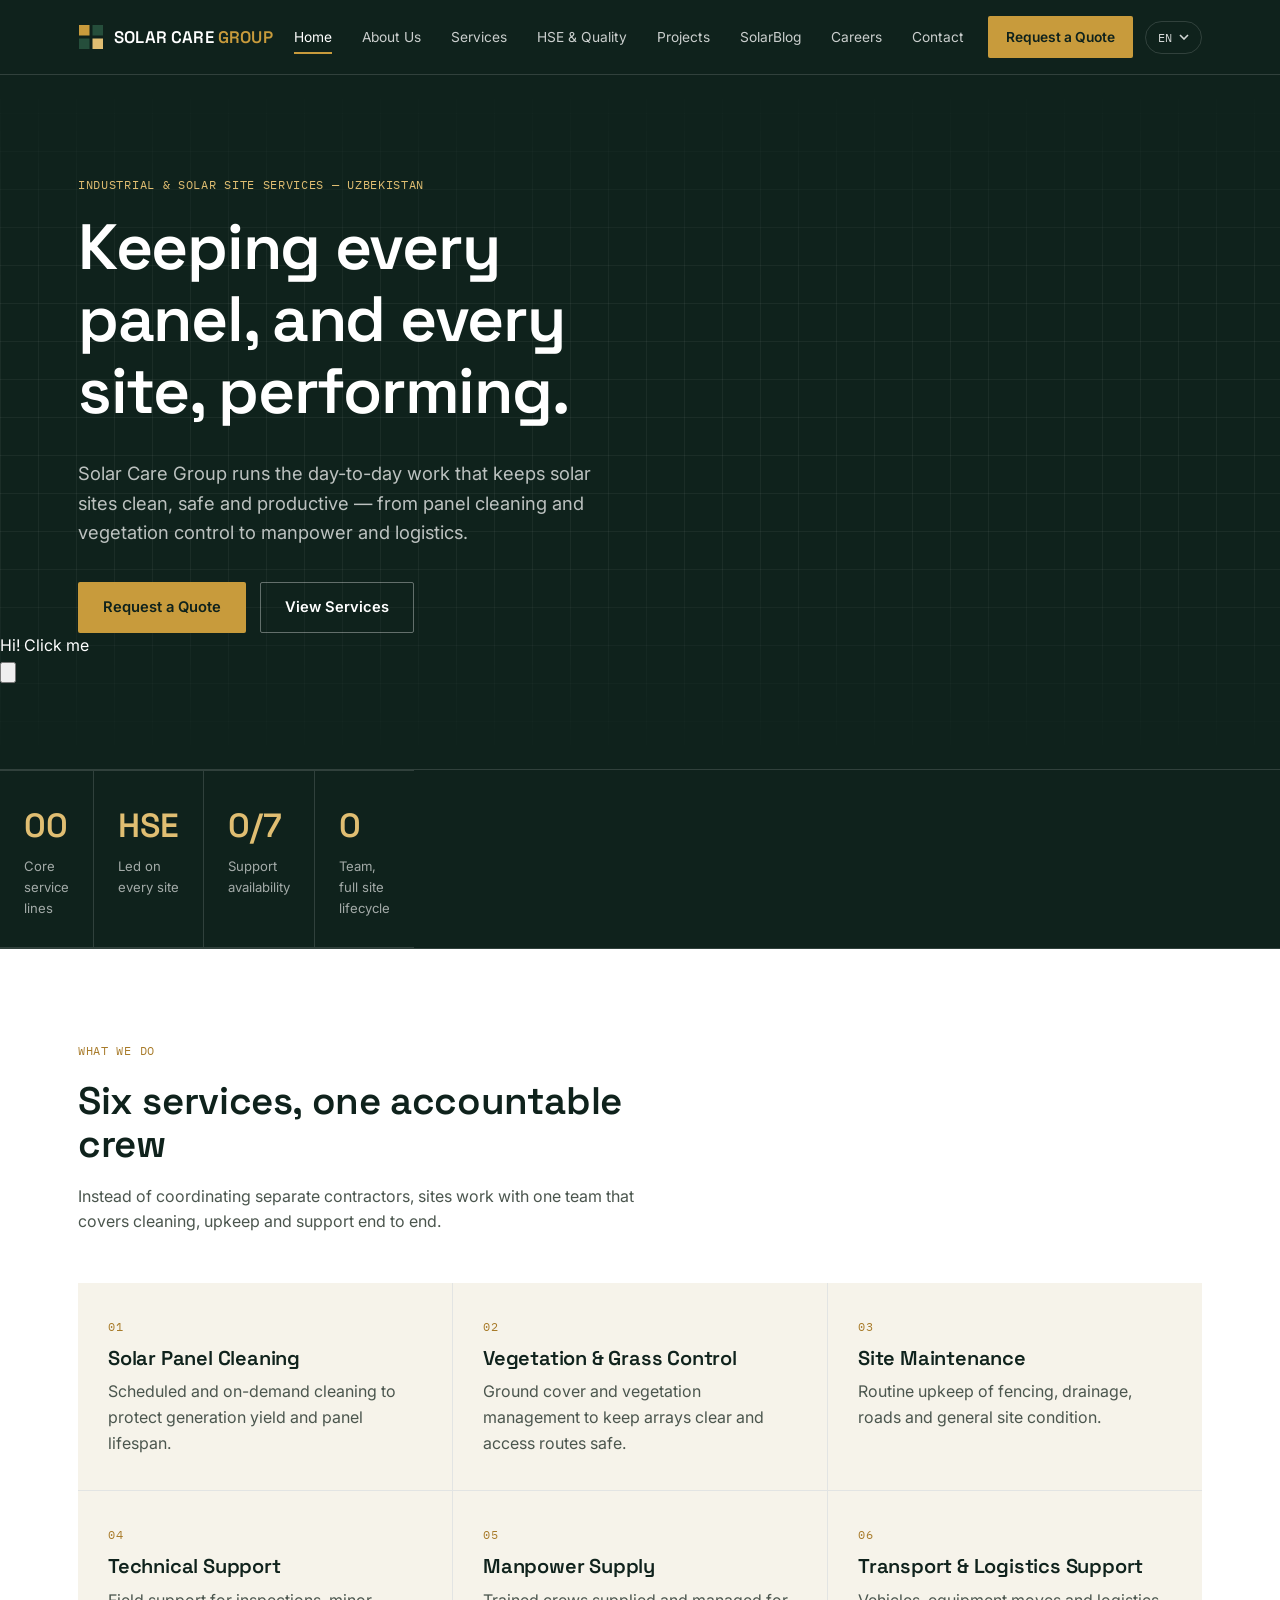
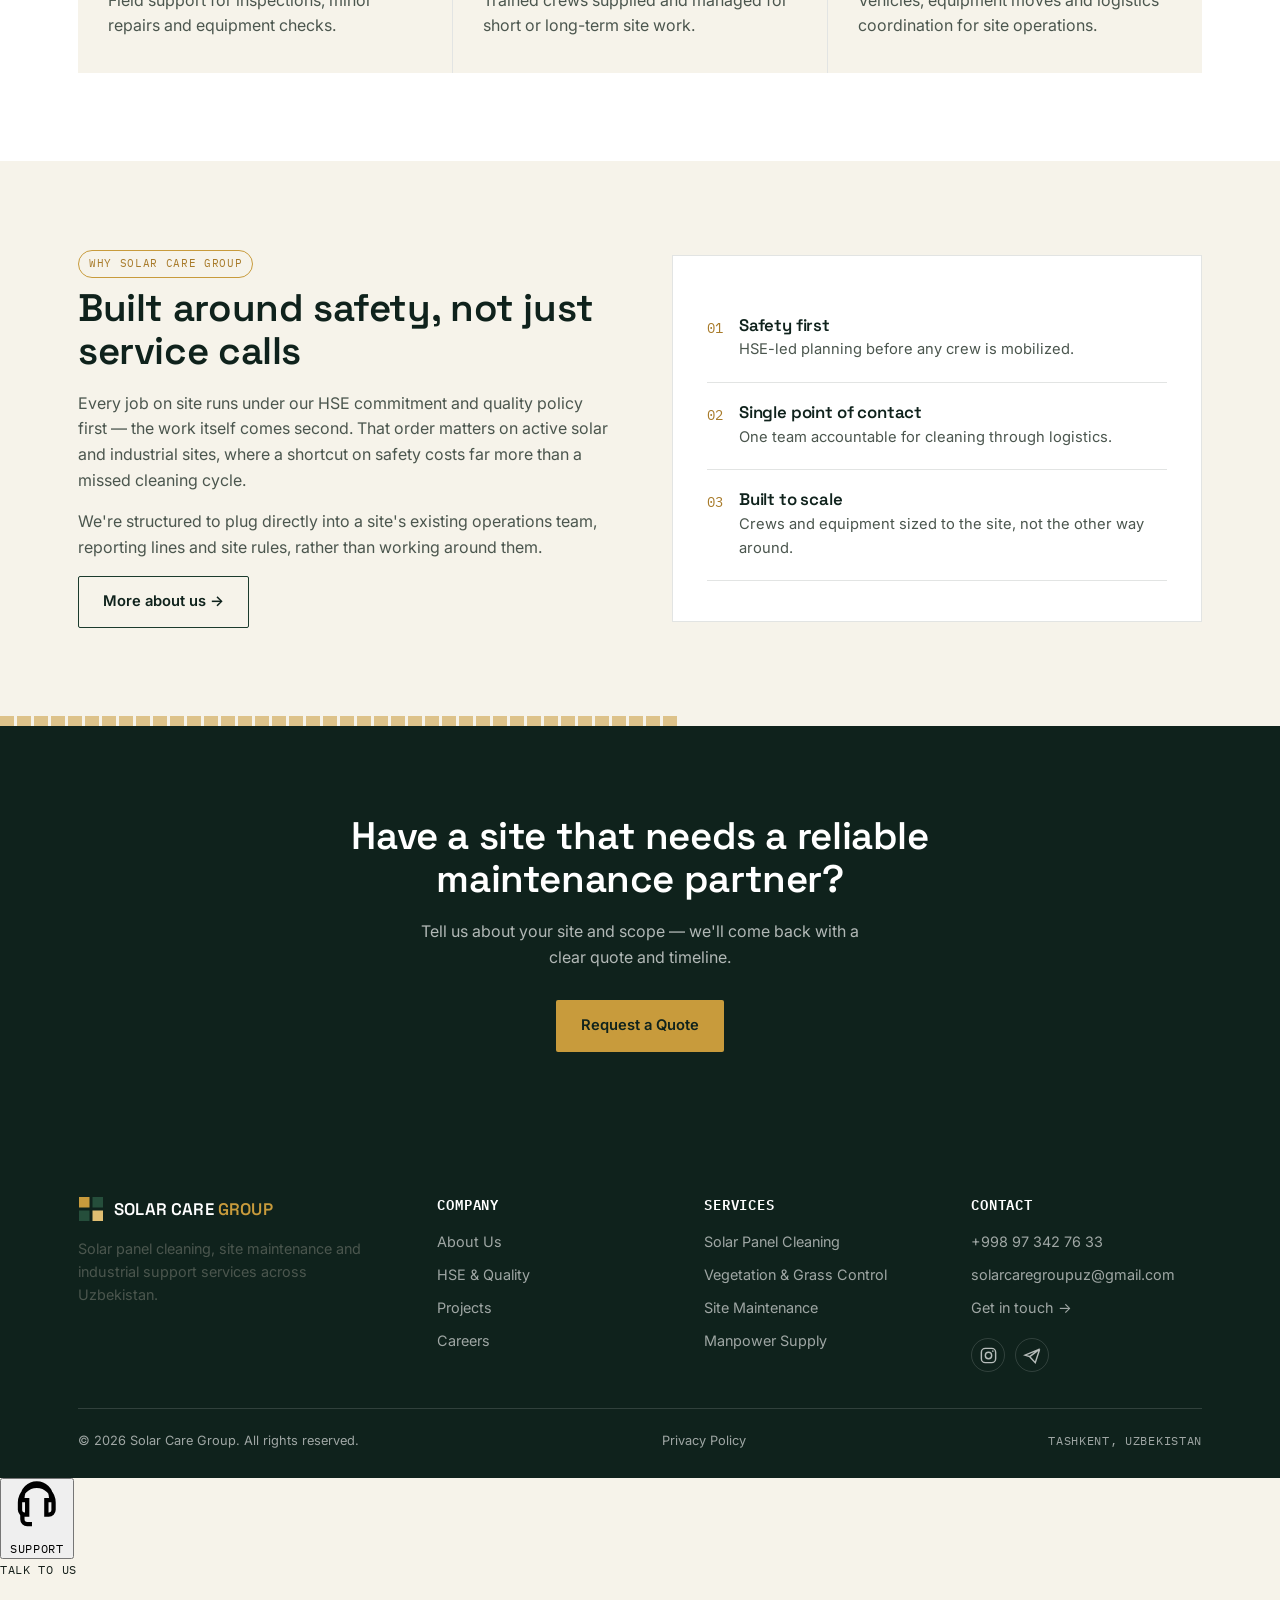
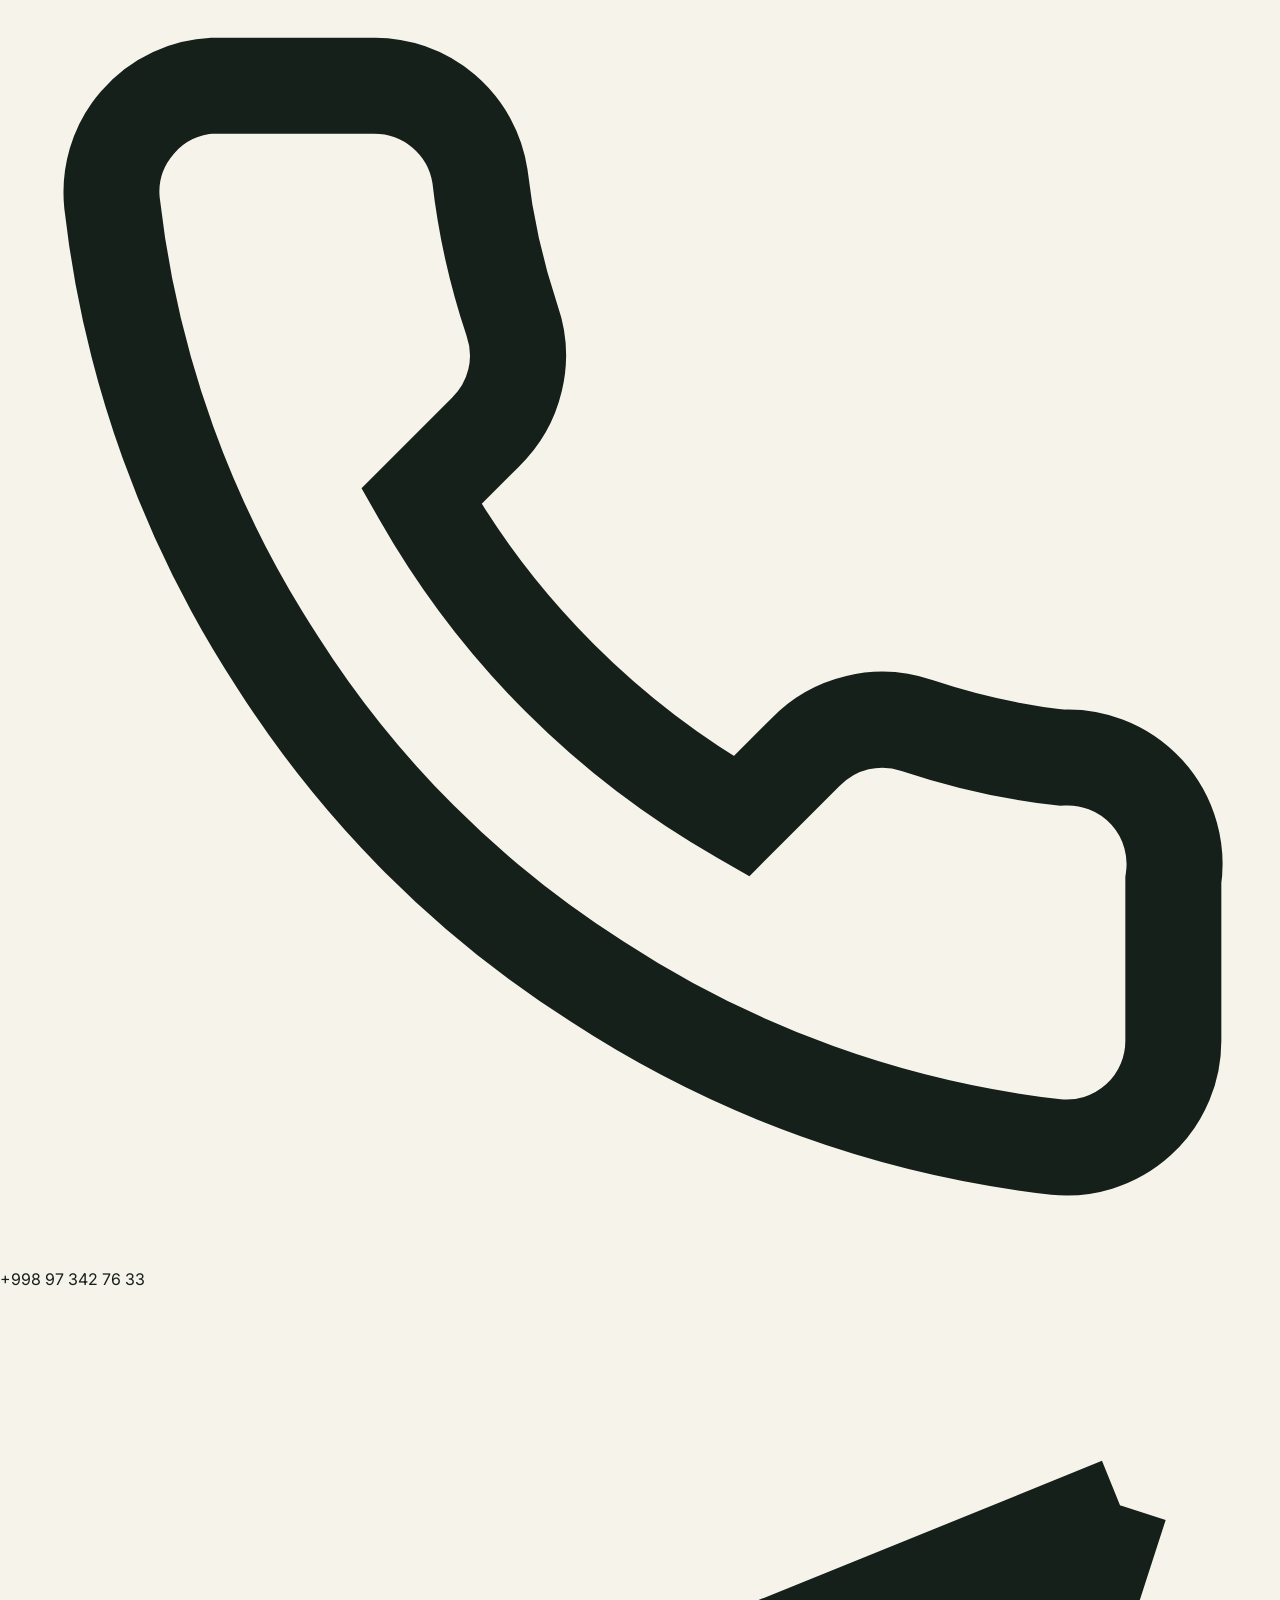
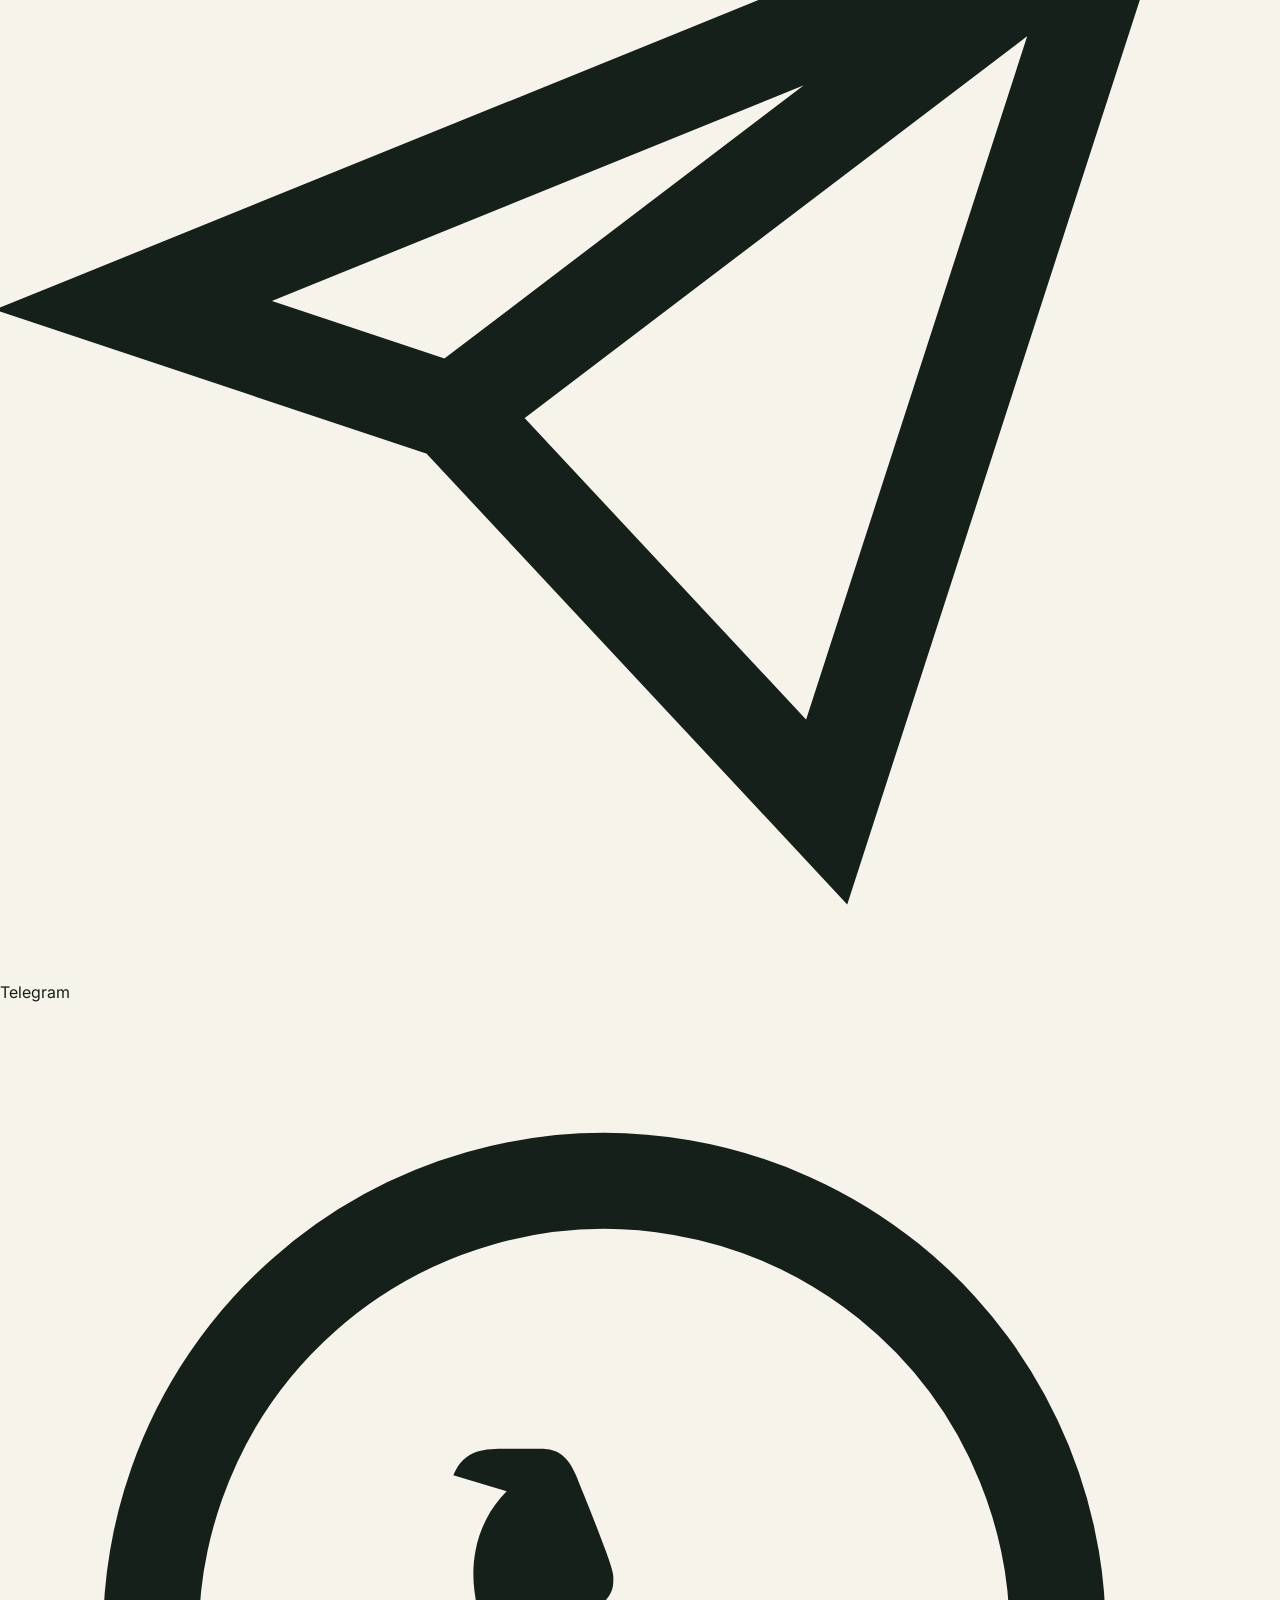
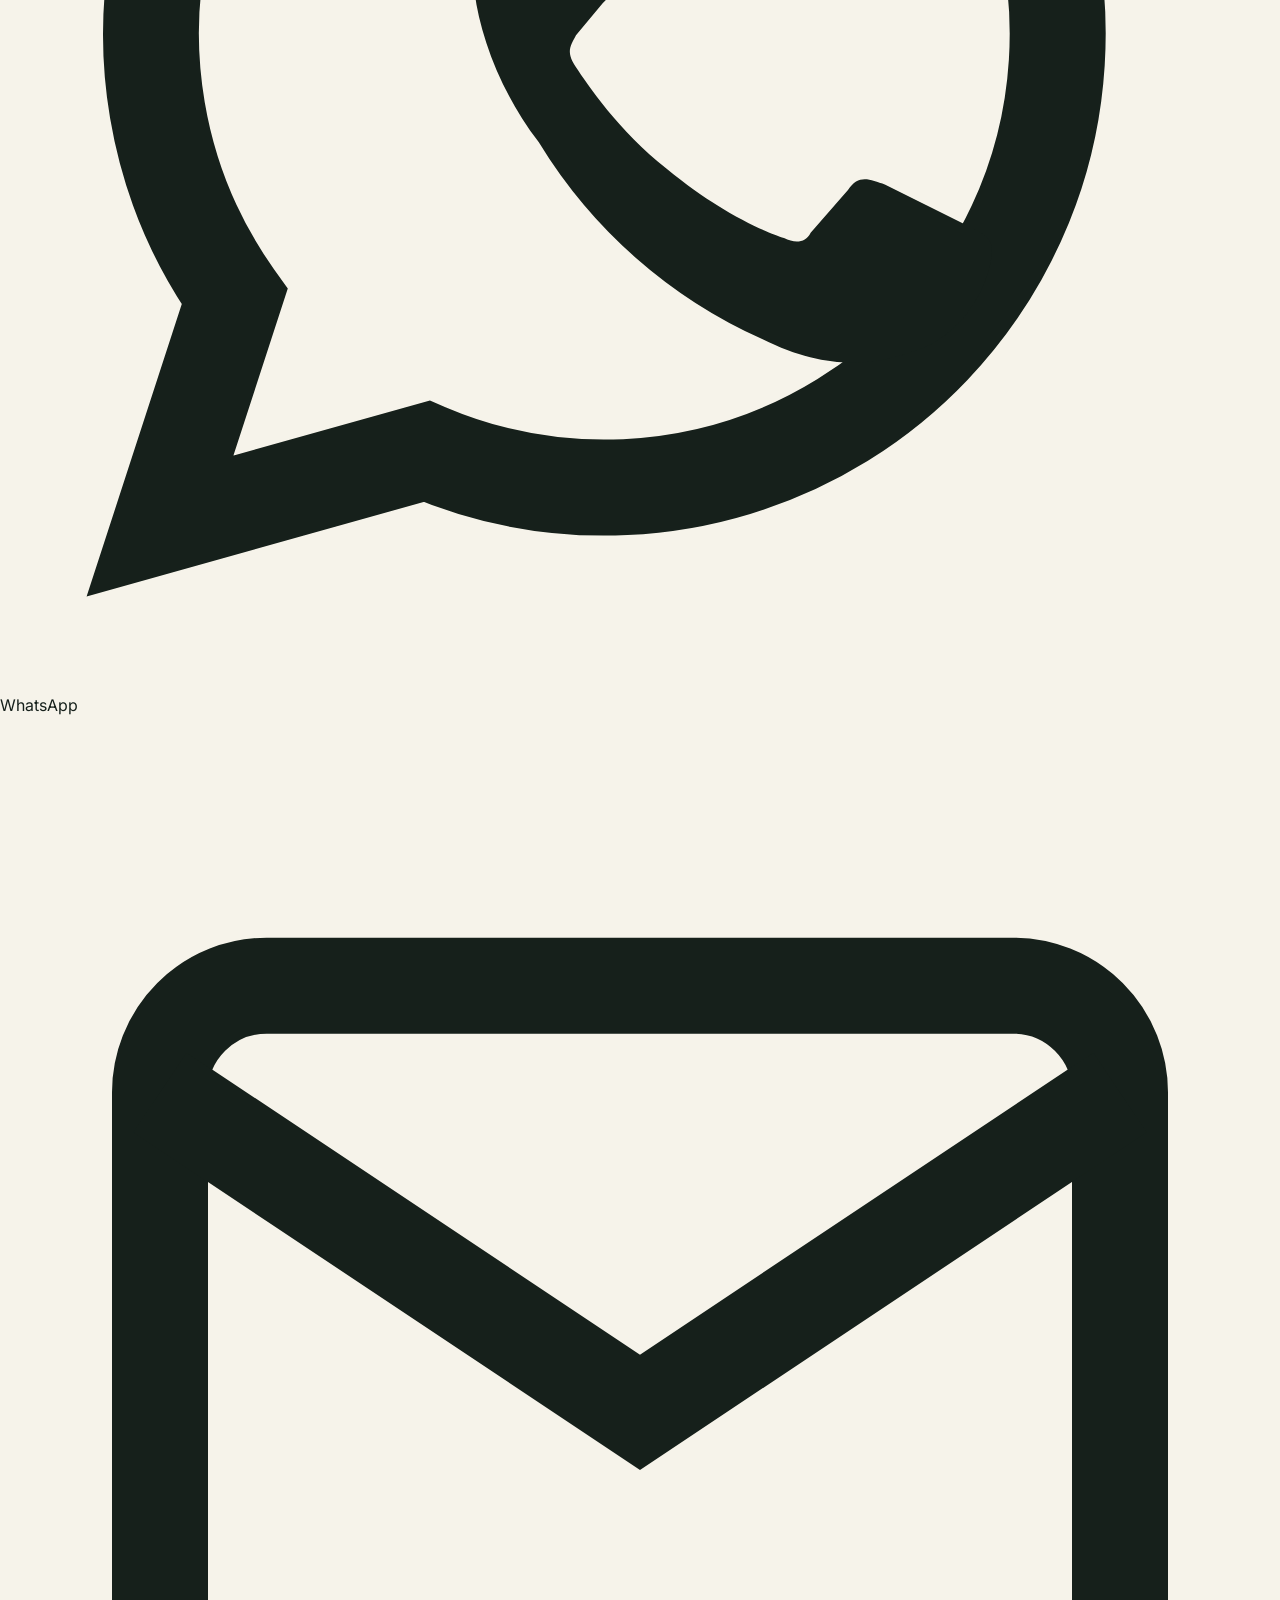
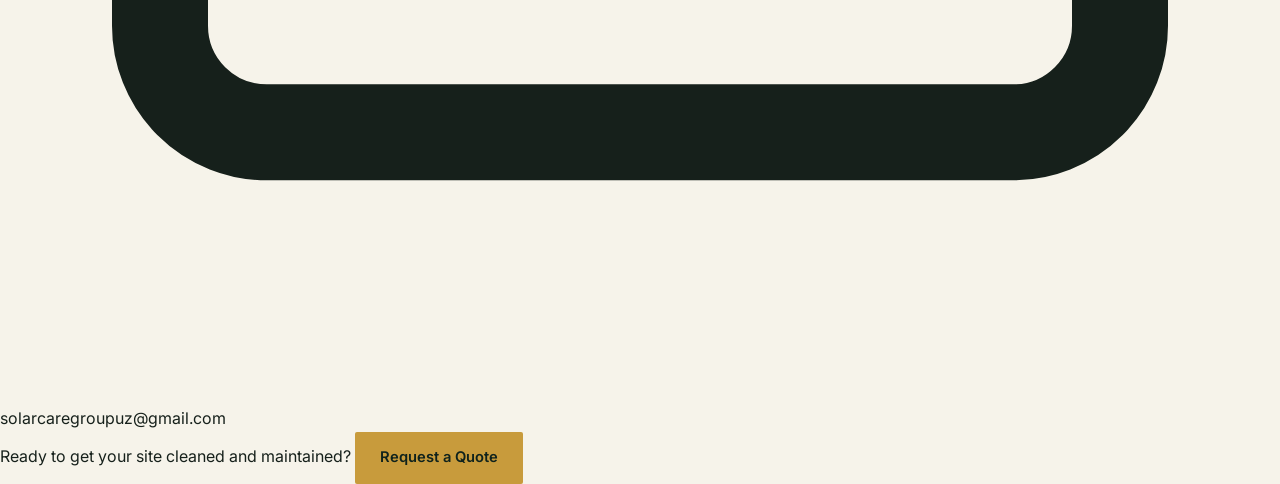
==== commit d9874e75: "Add files via upload" ====
--- a/index.html
+++ b/index.html
@@ -5,6 +5,25 @@
 <meta name="viewport" content="width=device-width, initial-scale=1.0">
 <title>Home — Solar Care Group</title>
 <meta name="description" content="Solar panel cleaning, vegetation control, site maintenance and industrial support services in Uzbekistan.">
+<link rel="canonical" href="https://solarcaregroup.com/index.html">
+
+<link rel="icon" type="image/png" sizes="32x32" href="assets/brand/favicon-32.png">
+<link rel="icon" type="image/png" sizes="16x16" href="assets/brand/favicon-16.png">
+<link rel="apple-touch-icon" sizes="180x180" href="assets/brand/apple-touch-icon.png">
+
+<meta property="og:type" content="website">
+<meta property="og:site_name" content="Solar Care Group">
+<meta property="og:title" content="Home — Solar Care Group">
+<meta property="og:description" content="Solar panel cleaning, vegetation control, site maintenance and industrial support services in Uzbekistan.">
+<meta property="og:image" content="https://solarcaregroup.com/assets/brand/og-image.jpg">
+<meta property="og:image:width" content="1200">
+<meta property="og:image:height" content="630">
+<meta property="og:url" content="https://solarcaregroup.com/index.html">
+<meta name="twitter:card" content="summary_large_image">
+<meta name="twitter:title" content="Home — Solar Care Group">
+<meta name="twitter:description" content="Solar panel cleaning, vegetation control, site maintenance and industrial support services in Uzbekistan.">
+<meta name="twitter:image" content="https://solarcaregroup.com/assets/brand/og-image.jpg">
+
 <link rel="preconnect" href="https://fonts.googleapis.com">
 <link href="https://fonts.googleapis.com/css2?family=Space+Grotesk:wght@500;600;700&family=Inter:wght@400;500;600&family=IBM+Plex+Mono:wght@500&display=swap" rel="stylesheet">
 <link rel="stylesheet" href="css/style.css">
@@ -24,6 +43,7 @@
       <a href="services.html"><span data-i18n="nav.services">Services</span></a>
       <a href="hse-quality.html"><span data-i18n="nav.hse">HSE & Quality</span></a>
       <a href="projects.html"><span data-i18n="nav.projects">Projects</span></a>
+      <a href="blog.html"><span data-i18n="nav.blog">SolarBlog</span></a>
       <a href="careers.html"><span data-i18n="nav.careers">Careers</span></a>
       <a href="contact.html"><span data-i18n="nav.contact">Contact</span></a>
       <a href="contact.html#quote" class="btn-quote"><span data-i18n="nav.quote">Request a Quote</span></a>
@@ -47,7 +67,6 @@
 
 <section class="hero">
   <div class="hero-grid"></div>
-  <div class="hero-sweep"></div>
   <div class="wrap">
     <span class="mono eyebrow"><span data-i18n="home.eyebrow">Industrial & Solar Site Services — Uzbekistan</span></span>
     <h1 data-i18n="home.h1">Keeping every panel, and every site, performing.</h1>
@@ -57,15 +76,118 @@
       <a href="services.html" class="btn btn-ghost"><span data-i18n="home.btn_services">View Services</span></a>
     </div>
   </div>
+  <div class="mascot-hero-wrap" id="mascotWrap">
+    <div class="mascot-bubble" id="mascotBubble">
+      <span class="mascot-bubble-text" data-i18n="mascot.prompt">Hi! Click me</span>
+    </div>
+    <button class="mascot-hero-btn" id="mascotBtn" aria-label="Greeting">
+      <svg viewBox="0 0 140 320" class="mascot-hero-svg">
+        <defs>
+          <linearGradient id="jacketGrad" x1="0" y1="0" x2="1" y2="1">
+            <stop offset="0%" stop-color="#22452F"/>
+            <stop offset="55%" stop-color="#1B3A2C"/>
+            <stop offset="100%" stop-color="#14291F"/>
+          </linearGradient>
+          <linearGradient id="lapelGrad" x1="0" y1="0" x2="0" y2="1">
+            <stop offset="0%" stop-color="#102A20"/>
+            <stop offset="100%" stop-color="#0D2019"/>
+          </linearGradient>
+          <linearGradient id="skinGrad" x1="0" y1="0" x2="0" y2="1">
+            <stop offset="0%" stop-color="#EAC98C"/>
+            <stop offset="100%" stop-color="#D9AE72"/>
+          </linearGradient>
+          <linearGradient id="tieGrad" x1="0" y1="0" x2="0" y2="1">
+            <stop offset="0%" stop-color="#E0BE72"/>
+            <stop offset="100%" stop-color="#A87B2A"/>
+          </linearGradient>
+          <linearGradient id="trouserGrad" x1="0" y1="0" x2="1" y2="0">
+            <stop offset="0%" stop-color="#183324"/>
+            <stop offset="100%" stop-color="#0F221C"/>
+          </linearGradient>
+        </defs>
+
+        <ellipse cx="70" cy="308" rx="46" ry="9" fill="rgba(0,0,0,.3)"/>
+
+        <g class="mascot-body">
+          <!-- legs -->
+          <rect x="44" y="192" width="17" height="86" rx="6" fill="url(#trouserGrad)"/>
+          <rect x="79" y="192" width="17" height="86" rx="6" fill="url(#trouserGrad)"/>
+          <rect x="44" y="230" width="17" height="3" fill="rgba(0,0,0,.2)"/>
+          <rect x="79" y="230" width="17" height="3" fill="rgba(0,0,0,.2)"/>
+          <!-- shoes -->
+          <path d="M38 270h27q3 0 3 4v6q0 4-4 4H41q-5 0-6-4l-1-6q-1-4 4-4Z" fill="#0A1712"/>
+          <path d="M73 270h27q5 0 4 4l-1 6q-1 4-6 4H77q-4 0-4-4v-6q0-4 4-4Z" fill="#0A1712"/>
+          <rect x="38" y="269" width="27" height="3" rx="1.5" fill="#F6F3EA"/>
+          <rect x="73" y="269" width="27" height="3" rx="1.5" fill="#F6F3EA"/>
+
+          <!-- arms (behind torso) -->
+          <g class="mascot-arm-left">
+            <rect x="15" y="100" width="19" height="78" rx="9.5" fill="url(#jacketGrad)"/>
+            <rect x="15" y="160" width="19" height="10" fill="rgba(0,0,0,.15)"/>
+            <circle cx="25" cy="181" r="9.5" fill="url(#skinGrad)"/>
+          </g>
+          <g class="mascot-arm-right">
+            <rect x="106" y="100" width="19" height="78" rx="9.5" fill="url(#jacketGrad)"/>
+            <rect x="106" y="160" width="19" height="10" fill="rgba(0,0,0,.15)"/>
+            <circle cx="115" cy="181" r="9.5" fill="url(#skinGrad)"/>
+          </g>
+
+          <!-- jacket torso -->
+          <path d="M34 100 Q34 90 47 88 L70 99 L93 88 Q106 90 106 100 L110 192 Q70 206 30 192 Z" fill="url(#jacketGrad)"/>
+          <!-- side shading -->
+          <path d="M34 100 Q34 90 47 88 L58 95 L44 195 Q35 191 30 192Z" fill="rgba(0,0,0,.14)"/>
+          <!-- lapels -->
+          <path d="M47 88 L70 99 L62 134 L48 100Z" fill="url(#lapelGrad)"/>
+          <path d="M93 88 L70 99 L78 134 L92 100Z" fill="url(#lapelGrad)"/>
+          <!-- buttons -->
+          <circle cx="70" cy="160" r="2.2" fill="#0A1712"/>
+          <circle cx="70" cy="174" r="2.2" fill="#0A1712"/>
+          <!-- shirt -->
+          <path d="M59 90 L70 99 L81 90 L79 130 L61 130Z" fill="#F8F5EC"/>
+          <path d="M59 90 L70 99 L67 104 L57 93Z" fill="#E9E4D4"/>
+          <path d="M81 90 L70 99 L73 104 L83 93Z" fill="#E9E4D4"/>
+          <!-- tie -->
+          <path d="M66 95 L74 95 L77 116 L70 136 L63 116Z" fill="url(#tieGrad)"/>
+          <path d="M66 95 L74 95 L73 101 L67 101Z" fill="#8E6820"/>
+
+          <!-- neck -->
+          <rect x="60" y="68" width="20" height="26" rx="7" fill="url(#skinGrad)"/>
+          <rect x="60" y="86" width="20" height="8" fill="rgba(0,0,0,.12)"/>
+
+          <!-- head -->
+          <circle cx="70" cy="53" r="27" fill="url(#skinGrad)"/>
+          <!-- ears -->
+          <circle cx="43" cy="55" r="4.5" fill="#D9AE72"/>
+          <circle cx="97" cy="55" r="4.5" fill="#D9AE72"/>
+          <!-- hair -->
+          <path d="M42 50 A28 28 0 0 1 98 50 Q99 36 88 28 Q78 21 70 22 Q62 21 52 28 Q41 36 42 50Z" fill="#2A211C"/>
+          <path d="M42 50 Q40 44 44 38" stroke="#1C1611" stroke-width="2" fill="none" stroke-linecap="round"/>
+          <path d="M98 50 Q100 44 96 38" stroke="#1C1611" stroke-width="2" fill="none" stroke-linecap="round"/>
+          <!-- eyebrows -->
+          <path d="M54 50q6-4 12-1" stroke="#2A211C" stroke-width="2.2" fill="none" stroke-linecap="round"/>
+          <path d="M74 49q6-3 12 1" stroke="#2A211C" stroke-width="2.2" fill="none" stroke-linecap="round"/>
+          <!-- eyes -->
+          <ellipse cx="60" cy="57" rx="2.6" ry="3" fill="#20140E"/>
+          <ellipse cx="80" cy="57" rx="2.6" ry="3" fill="#20140E"/>
+          <!-- nose -->
+          <path d="M69 58q1 5-1 8" stroke="#C4986A" stroke-width="1.6" fill="none" stroke-linecap="round"/>
+          <!-- mouth -->
+          <path d="M60 70q10 7 20 0" stroke="#7A4A2E" stroke-width="2.4" fill="none" stroke-linecap="round"/>
+          <!-- cheek shading -->
+          <ellipse cx="70" cy="66" rx="16" ry="9" fill="rgba(200,120,60,.08)"/>
+        </g>
+      </svg>
+    </button>
+  </div>
 </section>
 
 <div class="stats section-dark" style="padding:0;">
   <div class="wrap" style="padding:0;">
     <div class="stats">
-      <div class="stat"><div class="num">06</div><div class="label"><span data-i18n="home.stat1_label">Core service lines</span></div></div>
+      <div class="stat"><div class="num" data-count="6" data-format="pad2">00</div><div class="label"><span data-i18n="home.stat1_label">Core service lines</span></div></div>
       <div class="stat"><div class="num">HSE</div><div class="label"><span data-i18n="home.stat2_label">Led on every site</span></div></div>
-      <div class="stat"><div class="num">24/7</div><div class="label"><span data-i18n="home.stat3_label">Support availability</span></div></div>
-      <div class="stat"><div class="num">1</div><div class="label"><span data-i18n="home.stat4_label">Team, full site lifecycle</span></div></div>
+      <div class="stat"><div class="num" data-count="24" data-suffix="/7">0/7</div><div class="label"><span data-i18n="home.stat3_label">Support availability</span></div></div>
+      <div class="stat"><div class="num" data-count="1">0</div><div class="label"><span data-i18n="home.stat4_label">Team, full site lifecycle</span></div></div>
     </div>
   </div>
 </div>
@@ -155,10 +277,40 @@
       </div>
       <div class="footer-bottom">
         <span><span data-i18n="footer.copyright">© 2026 Solar Care Group. All rights reserved.</span></span>
+        <a href="privacy.html" style="color:rgba(255,255,255,.6);"><span data-i18n="footer.privacy">Privacy Policy</span></a>
         <span class="mono"><span data-i18n="footer.location">Tashkent, Uzbekistan</span></span>
       </div>
     </div>
   </footer>
+<div class="support-tab" id="supportTab">
+    <button class="support-tab-toggle" id="supportToggle" aria-label="Support">
+      <svg viewBox="0 0 24 24" fill="none" stroke="currentColor" stroke-width="1.8"><path d="M12 2a7 7 0 0 0-7 7v3a2 2 0 0 0 2 2h1v-6H6v-1a6 6 0 0 1 12 0v1h-2v6h1a2 2 0 0 0 2-2v-3a7 7 0 0 0-7-7Z"/><path d="M6 14v2a2 2 0 0 0 2 2h2"/></svg>
+      <span class="support-tab-label mono" data-i18n="support.tab">Support</span>
+    </button>
+    <div class="support-panel" id="supportPanel">
+      <div class="support-panel-title mono" data-i18n="support.title">Talk to us</div>
+      <a class="support-item" href="tel:+998973427633">
+        <svg viewBox="0 0 24 24" fill="none" stroke="currentColor" stroke-width="1.8"><path d="M22 16.9v3a2 2 0 0 1-2.2 2 19.8 19.8 0 0 1-8.6-3.1 19.5 19.5 0 0 1-6-6A19.8 19.8 0 0 1 2.1 4.2 2 2 0 0 1 4 2h3a2 2 0 0 1 2 1.7c.1.9.3 1.8.6 2.7a2 2 0 0 1-.5 2.1L7.9 9.7a16 16 0 0 0 6 6l1.2-1.2a2 2 0 0 1 2.1-.5c.9.3 1.8.5 2.7.6A2 2 0 0 1 22 16.9Z"/></svg>
+        <span>+998 97 342 76 33</span>
+      </a>
+      <a class="support-item" href="https://t.me/solarcaregroup" target="_blank" rel="noopener">
+        <svg viewBox="0 0 24 24" fill="none" stroke="currentColor" stroke-width="1.8"><path d="M21 4L2.5 11.5l6 2M21 4L15.5 21l-7-7.5M21 4L8.5 13.5"/></svg>
+        <span>Telegram</span>
+      </a>
+      <a class="support-item" href="https://wa.me/998973427633" target="_blank" rel="noopener">
+        <svg viewBox="0 0 24 24" fill="none" stroke="currentColor" stroke-width="1.8"><path d="M3 21l1.4-4.3A8.5 8.5 0 1 1 8 19.6Z"/><path d="M8.5 8.8c.2-.5.6-.5 1-.5h.6c.2 0 .5 0 .7.5s.7 1.7.7 1.9 0 .3-.2.5l-.5.6c-.1.2-.2.3 0 .6.2.3.8 1.2 1.7 1.9 1.1.9 1.9 1.2 2.2 1.3.2.1.4.1.5-.1l.7-.8c.2-.3.4-.2.7-.1l1.6.8c.2.1.4.2.4.4 0 .6-.5 1.6-1.4 1.9-.8.3-1.7.4-2.9-.2a9.4 9.4 0 0 1-4.2-3.7c-.7-.9-1.1-2-1.2-2.8-.1-.7.1-1.4.6-1.9Z" fill="currentColor" stroke="none"/></svg>
+        <span>WhatsApp</span>
+      </a>
+      <a class="support-item" href="mailto:solarcaregroupuz@gmail.com">
+        <svg viewBox="0 0 24 24" fill="none" stroke="currentColor" stroke-width="1.8"><rect x="3" y="5" width="18" height="14" rx="2"/><path d="m3 7 9 6 9-6"/></svg>
+        <span>solarcaregroupuz@gmail.com</span>
+      </a>
+    </div>
+  </div>
+<div class="sticky-quote" id="stickyQuote">
+    <span data-i18n="stickybar.text">Ready to get your site cleaned and maintained?</span>
+    <a href="contact.html#quote" class="btn btn-primary"><span data-i18n="nav.quote">Request a Quote</span></a>
+  </div>
 <script src="js/translations.js"></script>
 <script src="js/script.js"></script>
 </body>
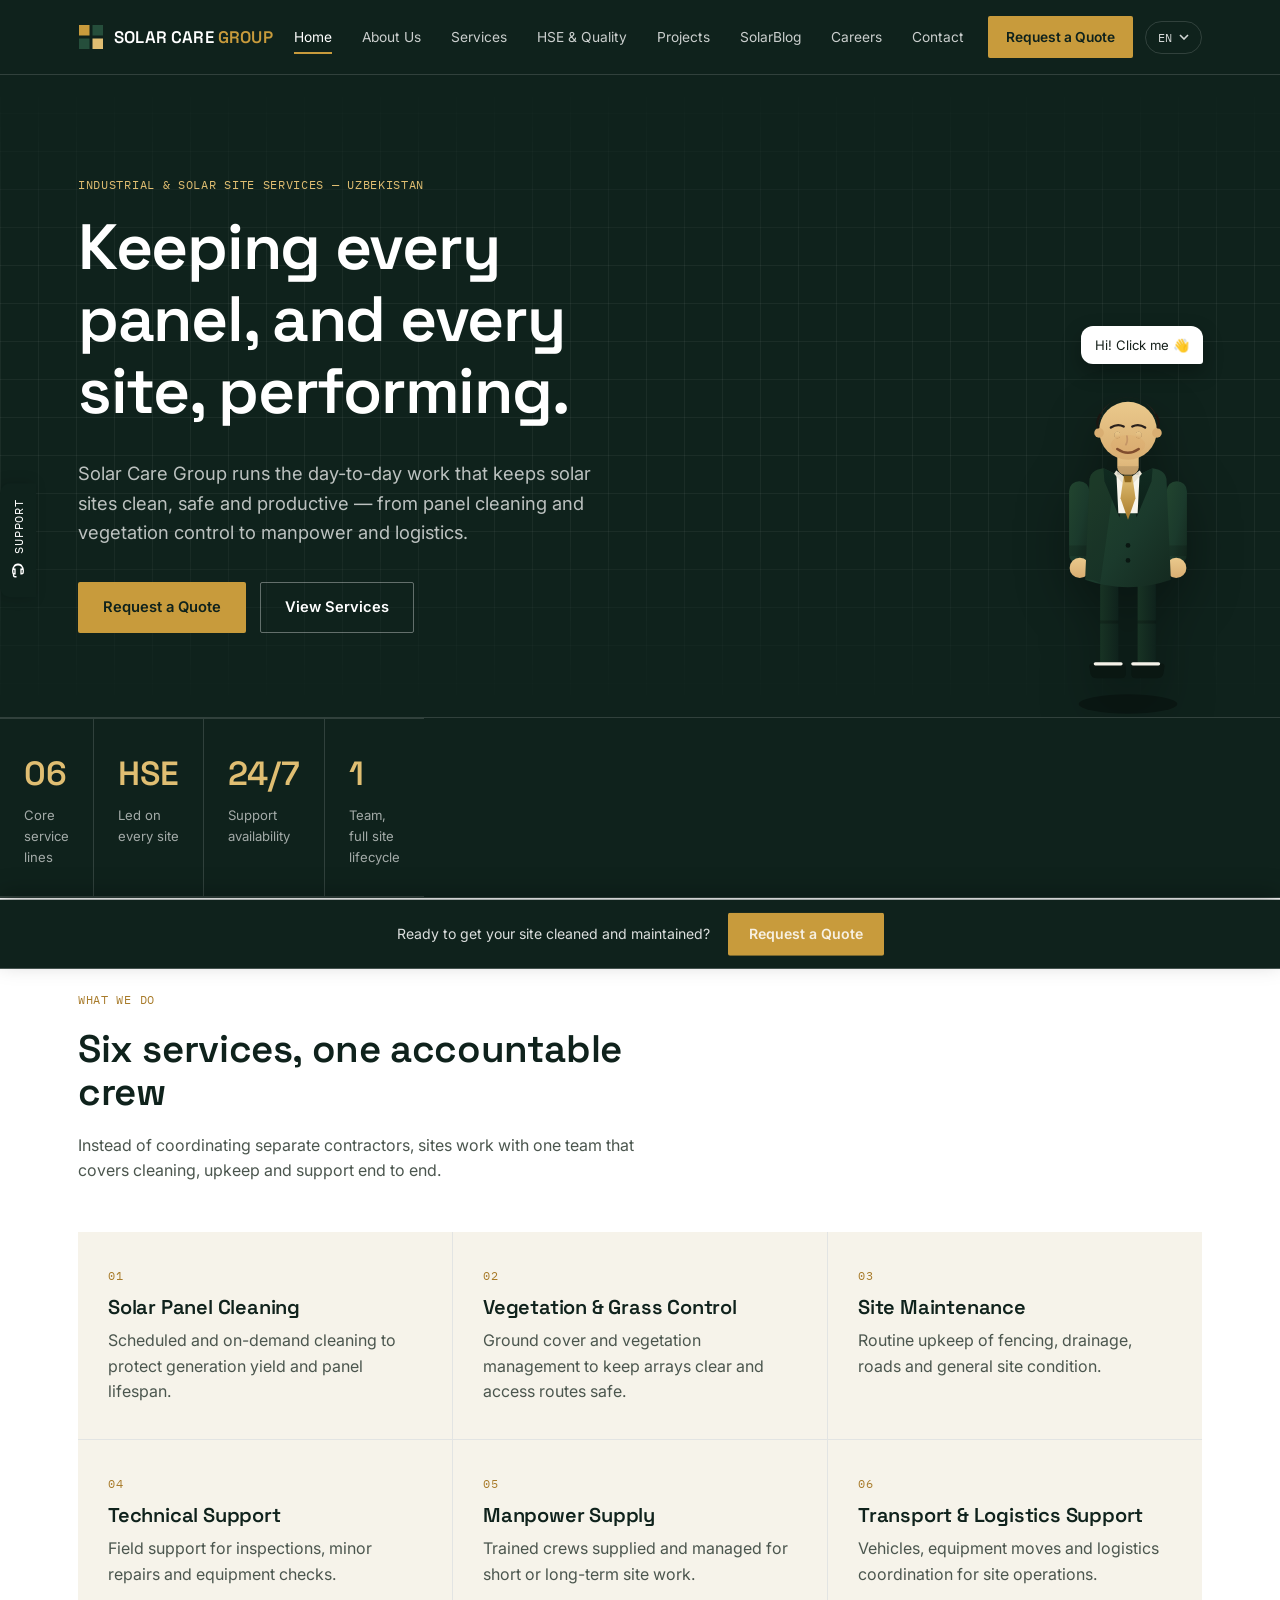
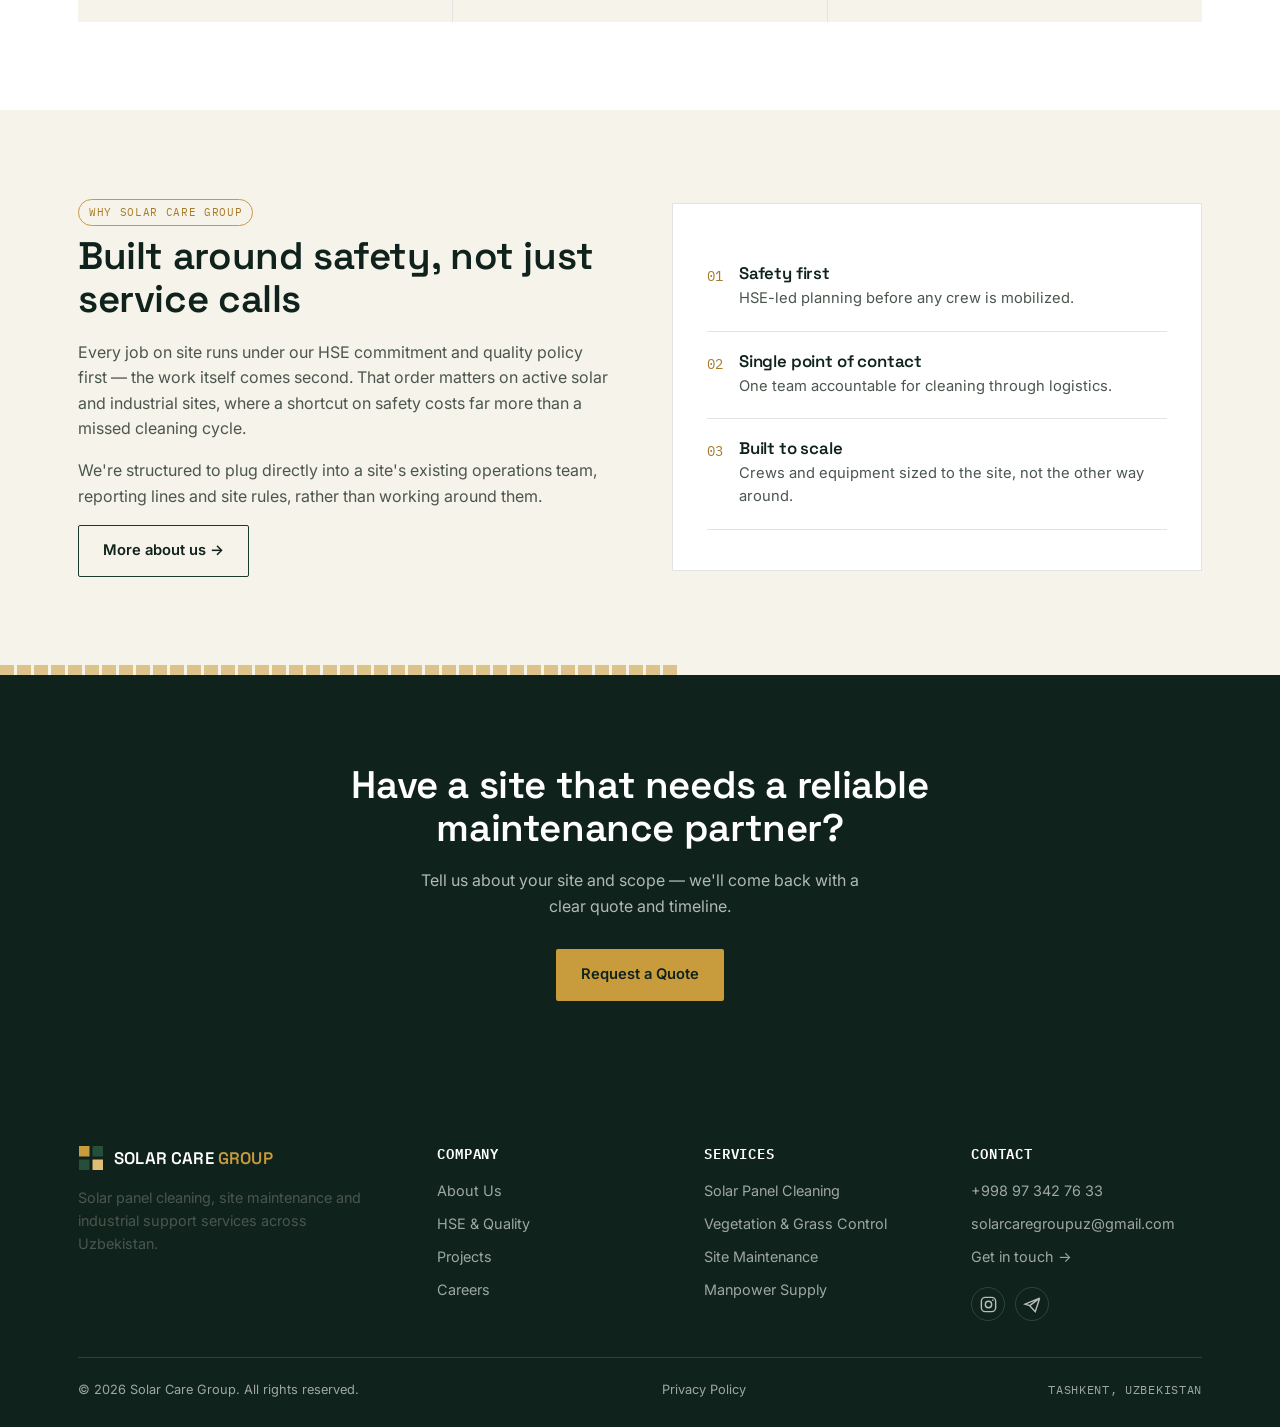
==== commit 490370f7: "Add files via upload" ====
--- a/index.html
+++ b/index.html
@@ -154,27 +154,32 @@
           <rect x="60" y="68" width="20" height="26" rx="7" fill="url(#skinGrad)"/>
           <rect x="60" y="86" width="20" height="8" fill="rgba(0,0,0,.12)"/>
 
-          <!-- head -->
-          <circle cx="70" cy="53" r="27" fill="url(#skinGrad)"/>
-          <!-- ears -->
-          <circle cx="43" cy="55" r="4.5" fill="#D9AE72"/>
-          <circle cx="97" cy="55" r="4.5" fill="#D9AE72"/>
-          <!-- hair -->
-          <path d="M42 50 A28 28 0 0 1 98 50 Q99 36 88 28 Q78 21 70 22 Q62 21 52 28 Q41 36 42 50Z" fill="#2A211C"/>
-          <path d="M42 50 Q40 44 44 38" stroke="#1C1611" stroke-width="2" fill="none" stroke-linecap="round"/>
-          <path d="M98 50 Q100 44 96 38" stroke="#1C1611" stroke-width="2" fill="none" stroke-linecap="round"/>
-          <!-- eyebrows -->
-          <path d="M54 50q6-4 12-1" stroke="#2A211C" stroke-width="2.2" fill="none" stroke-linecap="round"/>
-          <path d="M74 49q6-3 12 1" stroke="#2A211C" stroke-width="2.2" fill="none" stroke-linecap="round"/>
-          <!-- eyes -->
-          <ellipse cx="60" cy="57" rx="2.6" ry="3" fill="#20140E"/>
-          <ellipse cx="80" cy="57" rx="2.6" ry="3" fill="#20140E"/>
-          <!-- nose -->
-          <path d="M69 58q1 5-1 8" stroke="#C4986A" stroke-width="1.6" fill="none" stroke-linecap="round"/>
-          <!-- mouth -->
-          <path d="M60 70q10 7 20 0" stroke="#7A4A2E" stroke-width="2.4" fill="none" stroke-linecap="round"/>
-          <!-- cheek shading -->
-          <ellipse cx="70" cy="66" rx="16" ry="9" fill="rgba(200,120,60,.08)"/>
+          <!-- head (tracks cursor) -->
+          <g class="mascot-head" id="mascotHead">
+            <circle cx="70" cy="53" r="27" fill="url(#skinGrad)"/>
+            <!-- ears -->
+            <circle cx="43" cy="55" r="4.5" fill="#D9AE72"/>
+            <circle cx="97" cy="55" r="4.5" fill="#D9AE72"/>
+            <!-- hair -->
+            <path d="M42 50 A28 28 0 0 1 98 50 Q99 36 88 28 Q78 21 70 22 Q62 21 52 28 Q41 36 42 50Z" fill="#2A211C"/>
+            <path d="M42 50 Q40 44 44 38" stroke="#1C1611" stroke-width="2" fill="none" stroke-linecap="round"/>
+            <path d="M98 50 Q100 44 96 38" stroke="#1C1611" stroke-width="2" fill="none" stroke-linecap="round"/>
+            <!-- eyebrows -->
+            <path d="M54 50q6-4 12-1" stroke="#2A211C" stroke-width="2.2" fill="none" stroke-linecap="round"/>
+            <path d="M74 49q6-3 12 1" stroke="#2A211C" stroke-width="2.2" fill="none" stroke-linecap="round"/>
+            <!-- eyes -->
+            <ellipse cx="60" cy="57" rx="2.6" ry="3" fill="#20140E"/>
+            <ellipse cx="80" cy="57" rx="2.6" ry="3" fill="#20140E"/>
+            <!-- eyelids (blink) -->
+            <ellipse class="mascot-eyelid" cx="60" cy="57" rx="2.9" ry="3.4" fill="url(#skinGrad)"/>
+            <ellipse class="mascot-eyelid" cx="80" cy="57" rx="2.9" ry="3.4" fill="url(#skinGrad)"/>
+            <!-- nose -->
+            <path d="M69 58q1 5-1 8" stroke="#C4986A" stroke-width="1.6" fill="none" stroke-linecap="round"/>
+            <!-- mouth -->
+            <path d="M60 70q10 7 20 0" stroke="#7A4A2E" stroke-width="2.4" fill="none" stroke-linecap="round"/>
+            <!-- cheek shading -->
+            <ellipse cx="70" cy="66" rx="16" ry="9" fill="rgba(200,120,60,.08)"/>
+          </g>
         </g>
       </svg>
     </button>
@@ -270,7 +275,7 @@
           <a href="mailto:solarcaregroupuz@gmail.com">solarcaregroupuz@gmail.com</a>
           <a href="contact.html"><span data-i18n="footer.getintouch">Get in touch →</span></a>
           <div class="footer-social">
-            <a href="https://instagram.com/solarcaregroup" target="_blank" rel="noopener" aria-label="Instagram"><svg width="19" height="19" viewBox="0 0 24 24" fill="none" stroke="currentColor" stroke-width="1.8"><rect x="3" y="3" width="18" height="18" rx="5"/><circle cx="12" cy="12" r="4"/><circle cx="17.5" cy="6.5" r="1" fill="currentColor" stroke="none"/></svg></a>
+            <a href="https://instagram.com/solarcaregroup.uz" target="_blank" rel="noopener" aria-label="Instagram"><svg width="19" height="19" viewBox="0 0 24 24" fill="none" stroke="currentColor" stroke-width="1.8"><rect x="3" y="3" width="18" height="18" rx="5"/><circle cx="12" cy="12" r="4"/><circle cx="17.5" cy="6.5" r="1" fill="currentColor" stroke="none"/></svg></a>
             <a href="https://t.me/solarcaregroup" target="_blank" rel="noopener" aria-label="Telegram"><svg width="19" height="19" viewBox="0 0 24 24" fill="none" stroke="currentColor" stroke-width="1.8"><path d="M21 4L2.5 11.5l6 2M21 4L15.5 21l-7-7.5M21 4L8.5 13.5"/></svg></a>
           </div>
         </div>
--- a/css/style.css
+++ b/css/style.css
@@ -34,7 +34,7 @@
 }
 
 *{box-sizing:border-box;}
-html{scroll-behavior:smooth;}
+html{scroll-behavior:smooth; overflow-x:hidden;}
 body{
   margin:0;
   background:var(--cream);
@@ -43,6 +43,8 @@
   font-size:16px;
   line-height:1.6;
   -webkit-font-smoothing:antialiased;
+  overflow-x:hidden;
+  max-width:100vw;
 }
 
 h1,h2,h3,h4{
@@ -216,6 +218,7 @@
   overflow:hidden;
   padding:96px 0 84px;
 }
+@media (max-width:640px){ .hero{padding:64px 0 56px;} }
 .hero .wrap{position:relative; z-index:2;}
 .hero-grid{
   position:absolute; inset:0;
@@ -225,19 +228,7 @@
   background-size:38px 38px;
   mask-image:linear-gradient(180deg, transparent, black 30%, black 70%, transparent);
 }
-.hero-sweep{
-  position:absolute; top:0; bottom:0; width:46%;
-  background:linear-gradient(100deg, transparent, rgba(200,155,60,.28) 45%, rgba(224,190,114,.5) 50%, rgba(200,155,60,.28) 55%, transparent);
-  filter:blur(2px);
-  animation:sweep 4.5s ease-in-out .3s 1;
-  z-index:1;
-}
-@keyframes sweep{
-  0%{ transform:translateX(-140%); }
-  60%{ transform:translateX(220%); }
-  100%{ transform:translateX(220%); }
-}
-@media (prefers-reduced-motion:reduce){ .hero-sweep{animation:none; display:none;} }
+
 
 .eyebrow{
   color:var(--gold-300);
@@ -274,6 +265,10 @@
 .section-dark{background:var(--green-950); color:var(--white);}
 .section-dark h2, .section-dark h3{color:var(--white);}
 .section-dark p{color:rgba(255,255,255,.68);}
+@media (max-width:640px){
+  section{padding:56px 0;}
+  .section-head{margin-bottom:32px;}
+}
 
 /* ---------- cards ---------- */
 .grid{display:grid; gap:1px; background:var(--line);}
@@ -290,6 +285,9 @@
 .card .num{font-family:'IBM Plex Mono',monospace; color:var(--gold-600); font-size:.78rem; letter-spacing:.06em;}
 .card h3{margin-top:10px;}
 .card p{margin-bottom:0;}
+@media (max-width:640px){
+  .card{padding:26px 22px;}
+}
 
 .card-white{
   background:var(--white);
@@ -348,12 +346,83 @@
   background:var(--green-950); color:var(--white);
   padding:64px 0 48px;
 }
+@media (max-width:640px){ .page-hero{padding:44px 0 36px;} }
 .page-hero h1{color:var(--white); max-width:26ch;}
 .crumb{color:rgba(255,255,255,.5); margin-bottom:14px;}
 .crumb a:hover{color:var(--gold-300);}
 
 /* ---------- lists / values ---------- */
 .value-list{list-style:none; margin:0; padding:0;}
+
+/* ---------- team cards ---------- */
+.team-grid{
+  display:grid; grid-template-columns:repeat(3,1fr); gap:1px;
+  background:var(--line); margin-top:8px;
+}
+@media (max-width:650px){ .team-grid{grid-template-columns:repeat(2,1fr);} }
+@media (max-width:420px){ .team-grid{grid-template-columns:1fr;} }
+.team-card{background:var(--cream); padding:0 0 22px; transition:transform .2s ease; min-width:0;}
+.team-photo-wrap{position:relative; padding:28px 28px 18px; display:flex; justify-content:center; perspective:900px;}
+.team-badge{
+  position:absolute; top:14px; left:50%; transform:translateX(-50%); z-index:2;
+  background:var(--gold-500); color:var(--green-950);
+  font-size:.72rem; font-weight:600; padding:5px 9px;
+  letter-spacing:.05em; white-space:nowrap;
+}
+.team-photo{
+  aspect-ratio:1/1; width:168px; max-width:100%; overflow:hidden; background:var(--green-900);
+  position:relative; border-radius:50%;
+  border:3px solid var(--white); box-shadow:var(--shadow-soft);
+}
+@media (max-width:650px){
+  .team-photo-wrap{padding:22px 16px 14px;}
+  .team-photo{width:120px;}
+}
+.team-photo img{width:100%; height:100%; object-fit:cover; object-position:center 22%; display:block; filter:grayscale(.12); transition:filter .4s ease;}
+.team-card:hover .team-photo img{filter:grayscale(0);}
+.team-photo::after{
+  content:""; position:absolute; top:-60%; left:-70%; width:45%; height:230%;
+  background:linear-gradient(115deg, transparent, rgba(255,255,255,.85), transparent);
+  transform:rotate(22deg) translateX(-160%);
+  pointer-events:none; z-index:3; opacity:0;
+}
+.team-card:hover .team-photo::after{
+  animation:teamShine .9s ease-out forwards;
+}
+@keyframes teamShine{
+  0%{ transform:rotate(22deg) translateX(-160%); opacity:1; }
+  55%{ opacity:1; }
+  100%{ transform:rotate(22deg) translateX(260%); opacity:0; }
+}
+.team-photo.placeholder{display:flex; align-items:center; justify-content:center;
+  background-image:linear-gradient(135deg, var(--green-800), var(--green-950));
+}
+.team-photo.placeholder .initials{
+  font-family:'Space Grotesk',sans-serif; font-size:1.9rem; font-weight:600;
+  color:var(--gold-300);
+}
+.team-info{padding:4px 18px 0; text-align:center;}
+.team-name{font-family:'Space Grotesk',sans-serif; font-weight:600; font-size:.96rem; color:var(--green-950); margin-bottom:6px; line-height:1.25;}
+.team-title-row{display:flex; align-items:flex-start; justify-content:center; gap:7px;}
+.team-chip{width:7px; height:7px; background:var(--gold-500); flex:none; margin-top:5px; transform:rotate(45deg);}
+.team-title{font-family:'IBM Plex Mono',monospace; font-size:.7rem; letter-spacing:.03em; color:var(--ink-soft); line-height:1.5; text-align:left;}
+@media (prefers-reduced-motion:reduce){
+  .team-photo, .team-photo img, .team-photo::after{transition:none !important; transform:none !important;}
+}
+
+/* ---------- blog grid ---------- */
+.blog-grid{
+  display:grid; grid-template-columns:repeat(3,1fr); gap:1px;
+  background:var(--line);
+}
+@media (max-width:800px){ .blog-grid{grid-template-columns:1fr;} }
+.blog-post{background:var(--white);}
+.blog-photo{aspect-ratio:1/1; width:100%; overflow:hidden; background:var(--green-900);}
+.blog-photo img{width:100%; height:100%; object-fit:cover; display:block; transition:transform .5s ease;}
+.blog-post:hover .blog-photo img{transform:scale(1.05);}
+.blog-body{padding:22px 24px 26px;}
+.blog-date{font-family:'IBM Plex Mono',monospace; font-size:.7rem; letter-spacing:.05em; color:var(--gold-600); text-transform:uppercase; margin-bottom:8px;}
+.blog-caption{color:var(--ink-soft); font-size:.92rem; line-height:1.55; margin:0;}
 .value-list li{
   display:flex; gap:16px; padding:20px 0;
   border-top:1px solid var(--line);
@@ -453,4 +522,120 @@
 }
 .divider{height:1px; background:var(--line); margin:0;}
 
+/* ---------- mascot (hero, home page only) ---------- */
+.mascot-hero-wrap{
+  position:absolute; right:6%; bottom:0; z-index:3;
+  display:flex; flex-direction:column; align-items:flex-end; gap:10px;
+}
+.mascot-hero-btn{
+  background:none; border:none; padding:0; cursor:pointer;
+  display:block; transition:transform .2s ease;
+}
+.mascot-hero-btn:hover{transform:translateY(-4px);}
+.mascot-hero-btn:active{transform:translateY(0) scale(.98);}
+.mascot-hero-svg{width:clamp(100px,12vw,150px); height:auto; display:block; overflow:visible;
+  filter:drop-shadow(0 18px 26px rgba(0,0,0,.35));}
+.mascot-body{transform-origin:70px 190px; animation:mascotBob 3s ease-in-out infinite;}
+@keyframes mascotBob{
+  0%,100%{ transform:translateY(0) rotate(0deg); }
+  50%{ transform:translateY(-4px) rotate(-.6deg); }
+}
+.mascot-arm-left{transform-origin:25px 108px; animation:mascotArmIdle 3s ease-in-out infinite;}
+.mascot-arm-right{transform-origin:115px 108px; animation:mascotArmIdle 3s ease-in-out infinite .18s;}
+@keyframes mascotArmIdle{
+  0%,100%{ transform:rotate(0deg); }
+  50%{ transform:rotate(2.5deg); }
+}
+.mascot-hero-btn.talking .mascot-arm-right{animation:mascotWave .5s ease-in-out 3;}
+@keyframes mascotWave{
+  0%,100%{ transform:rotate(2.5deg); }
+  50%{ transform:rotate(-32deg); }
+}
+.mascot-hero-btn.talking .mascot-body{animation:mascotTalkBob .45s ease-in-out infinite;}
+@keyframes mascotTalkBob{
+  0%,100%{ transform:translateY(0); }
+  50%{ transform:translateY(-3px); }
+}
+.mascot-bubble{
+  max-width:220px; background:var(--white); color:var(--ink);
+  font-size:.82rem; line-height:1.4; padding:10px 14px;
+  border-radius:12px; border-bottom-right-radius:3px;
+  box-shadow:0 8px 20px rgba(0,0,0,.3);
+  opacity:0; transform:translateY(6px); pointer-events:none;
+  transition:opacity .3s ease, transform .3s ease;
+}
+.mascot-bubble.show{opacity:1; transform:translateY(0);}
+@media (max-width:900px){
+  .mascot-hero-wrap{display:none;}
+}
+
 :focus-visible{outline:2px solid var(--gold-500); outline-offset:2px;}
+
+/* ---------- support tab ---------- */
+.support-tab{position:fixed; left:0; top:60%; transform:translateY(-50%); z-index:70;}
+.support-tab-toggle{
+  writing-mode:vertical-rl; transform:rotate(180deg);
+  background:var(--green-950); color:var(--white);
+  border:none; border-radius:0 10px 10px 0;
+  padding:16px 9px; display:flex; align-items:center; gap:9px;
+  cursor:pointer; box-shadow:3px 0 14px rgba(0,0,0,.18);
+  transition:padding .2s ease, background .2s ease;
+}
+.support-tab-toggle:hover{background:var(--green-900); padding-left:12px;}
+.support-tab-toggle svg{width:18px; height:18px; flex:none; transform:rotate(180deg);}
+.support-tab-label{font-size:.72rem; letter-spacing:.08em;}
+.support-panel{
+  position:absolute; left:0; top:50%; transform:translateY(-50%) translateX(-12px);
+  margin-left:0; width:270px;
+  background:var(--white); border-radius:0 14px 14px 0;
+  box-shadow:6px 10px 30px rgba(0,0,0,.22);
+  padding:20px 18px 16px 34px;
+  opacity:0; visibility:hidden; pointer-events:none;
+  transition:opacity .2s ease, transform .2s ease, visibility .2s;
+}
+.support-tab.open .support-panel{
+  opacity:1; visibility:visible; pointer-events:auto; transform:translateY(-50%) translateX(0);
+}
+.support-panel-title{color:var(--gold-600); font-size:.72rem; letter-spacing:.06em; margin-bottom:12px;}
+.support-item{
+  display:flex; align-items:center; gap:11px;
+  padding:9px 0; color:var(--ink); font-size:.88rem;
+  border-top:1px solid var(--line);
+}
+.support-item:first-of-type{border-top:none;}
+.support-item svg{width:18px; height:18px; flex:none; color:var(--gold-600);}
+.support-item:hover{color:var(--green-800);}
+@media (max-width:640px){
+  .support-tab{top:auto; bottom:90px; transform:none;}
+  .support-panel{width:230px;}
+}
+
+/* ---------- scroll reveal ---------- */
+.reveal{opacity:0; transform:translateY(18px); transition:opacity .6s ease, transform .6s ease;}
+.reveal.in-view{opacity:1; transform:translateY(0);}
+@media (prefers-reduced-motion:reduce){
+  .reveal{opacity:1; transform:none; transition:none;}
+}
+
+/* ---------- sticky quote bar ---------- */
+.sticky-quote{
+  position:fixed; left:0; right:0; bottom:0; z-index:60;
+  background:var(--green-950); color:#fff;
+  padding:13px 24px; display:flex; align-items:center; justify-content:center; gap:18px;
+  transform:translateY(100%); transition:transform .3s ease;
+  box-shadow:0 -8px 22px rgba(0,0,0,.25);
+}
+.sticky-quote.show{transform:translateY(0);}
+.sticky-quote span{font-size:.88rem; color:rgba(255,255,255,.85);}
+.sticky-quote .btn{padding:9px 20px; font-size:.85rem;}
+@media (max-width:640px){
+  .sticky-quote span{display:none;}
+  .sticky-quote{padding:11px 16px;}
+}
+
+/* ---------- custom scrollbar ---------- */
+html{scrollbar-color: var(--gold-500) var(--green-950); scrollbar-width:thin;}
+::-webkit-scrollbar{width:11px; height:11px;}
+::-webkit-scrollbar-track{background:var(--green-950);}
+::-webkit-scrollbar-thumb{background:var(--gold-500); border-radius:6px; border:2px solid var(--green-950);}
+::-webkit-scrollbar-thumb:hover{background:var(--gold-300);}
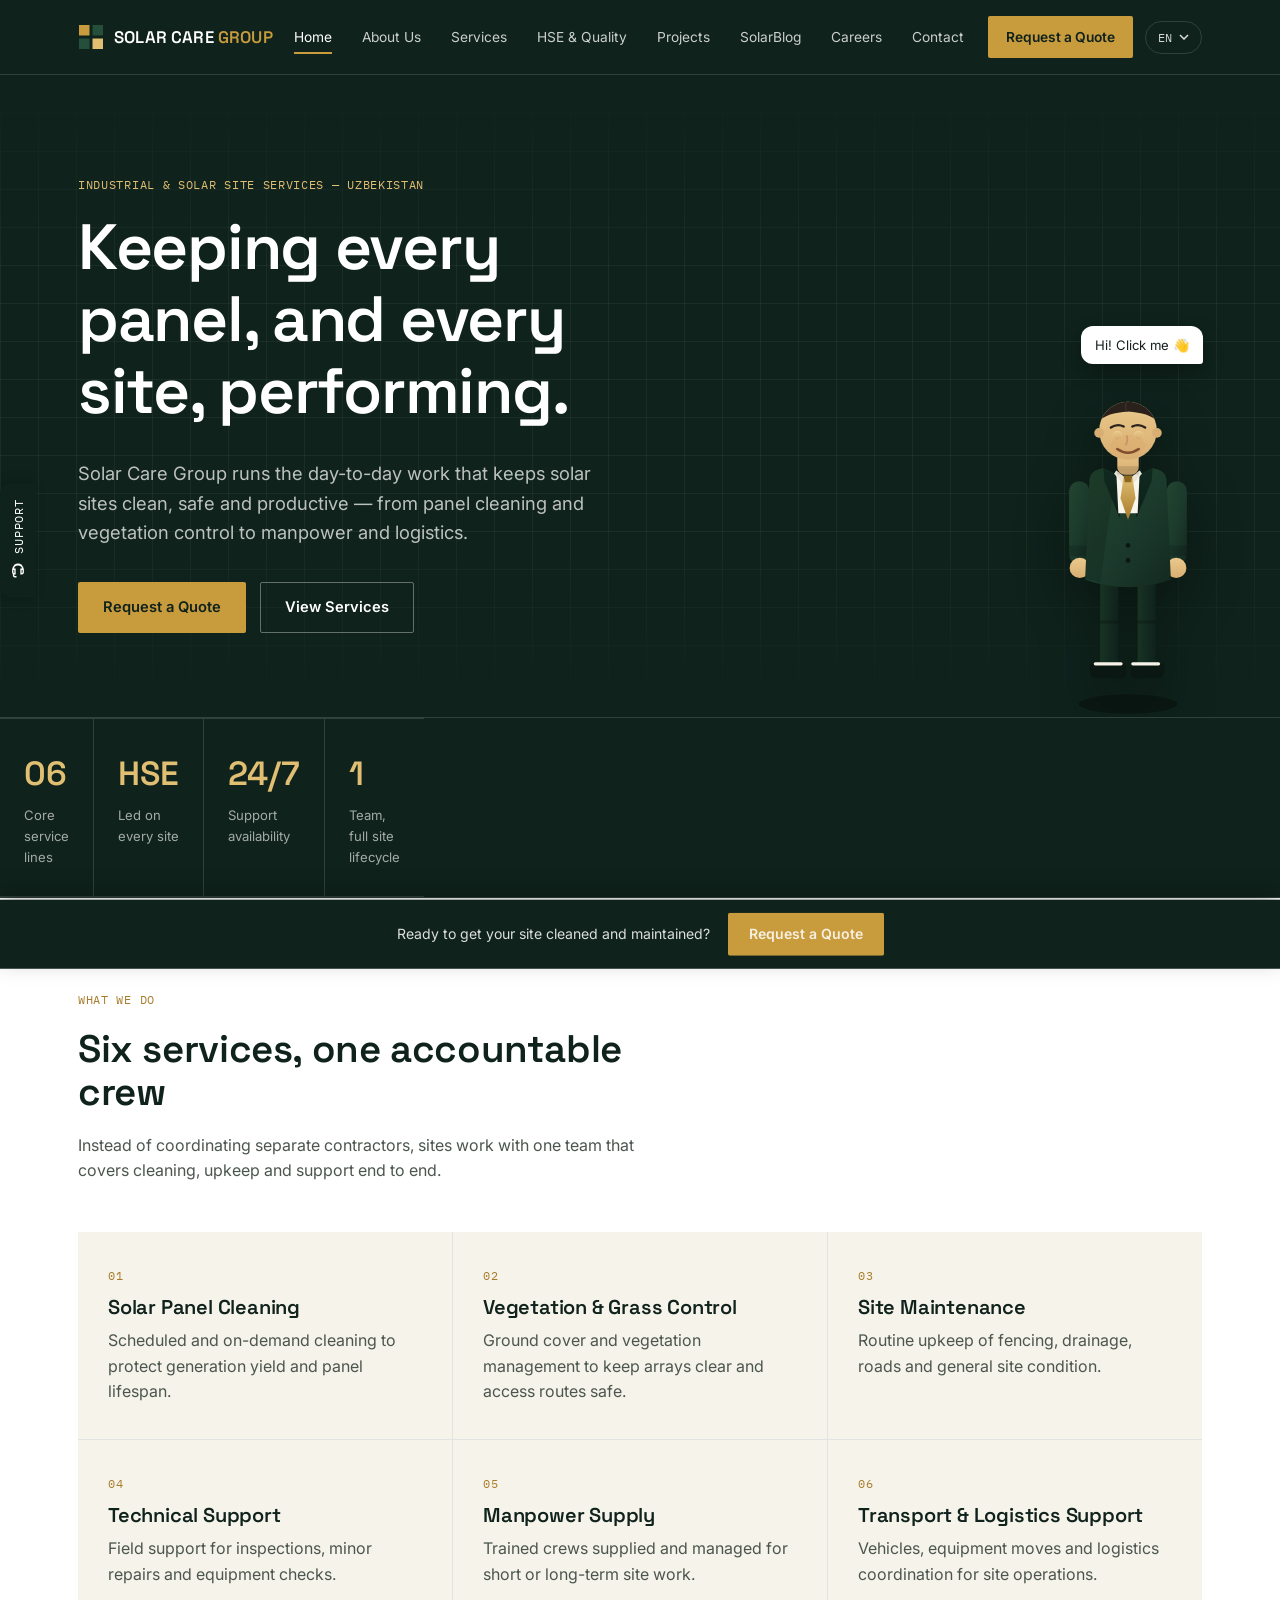
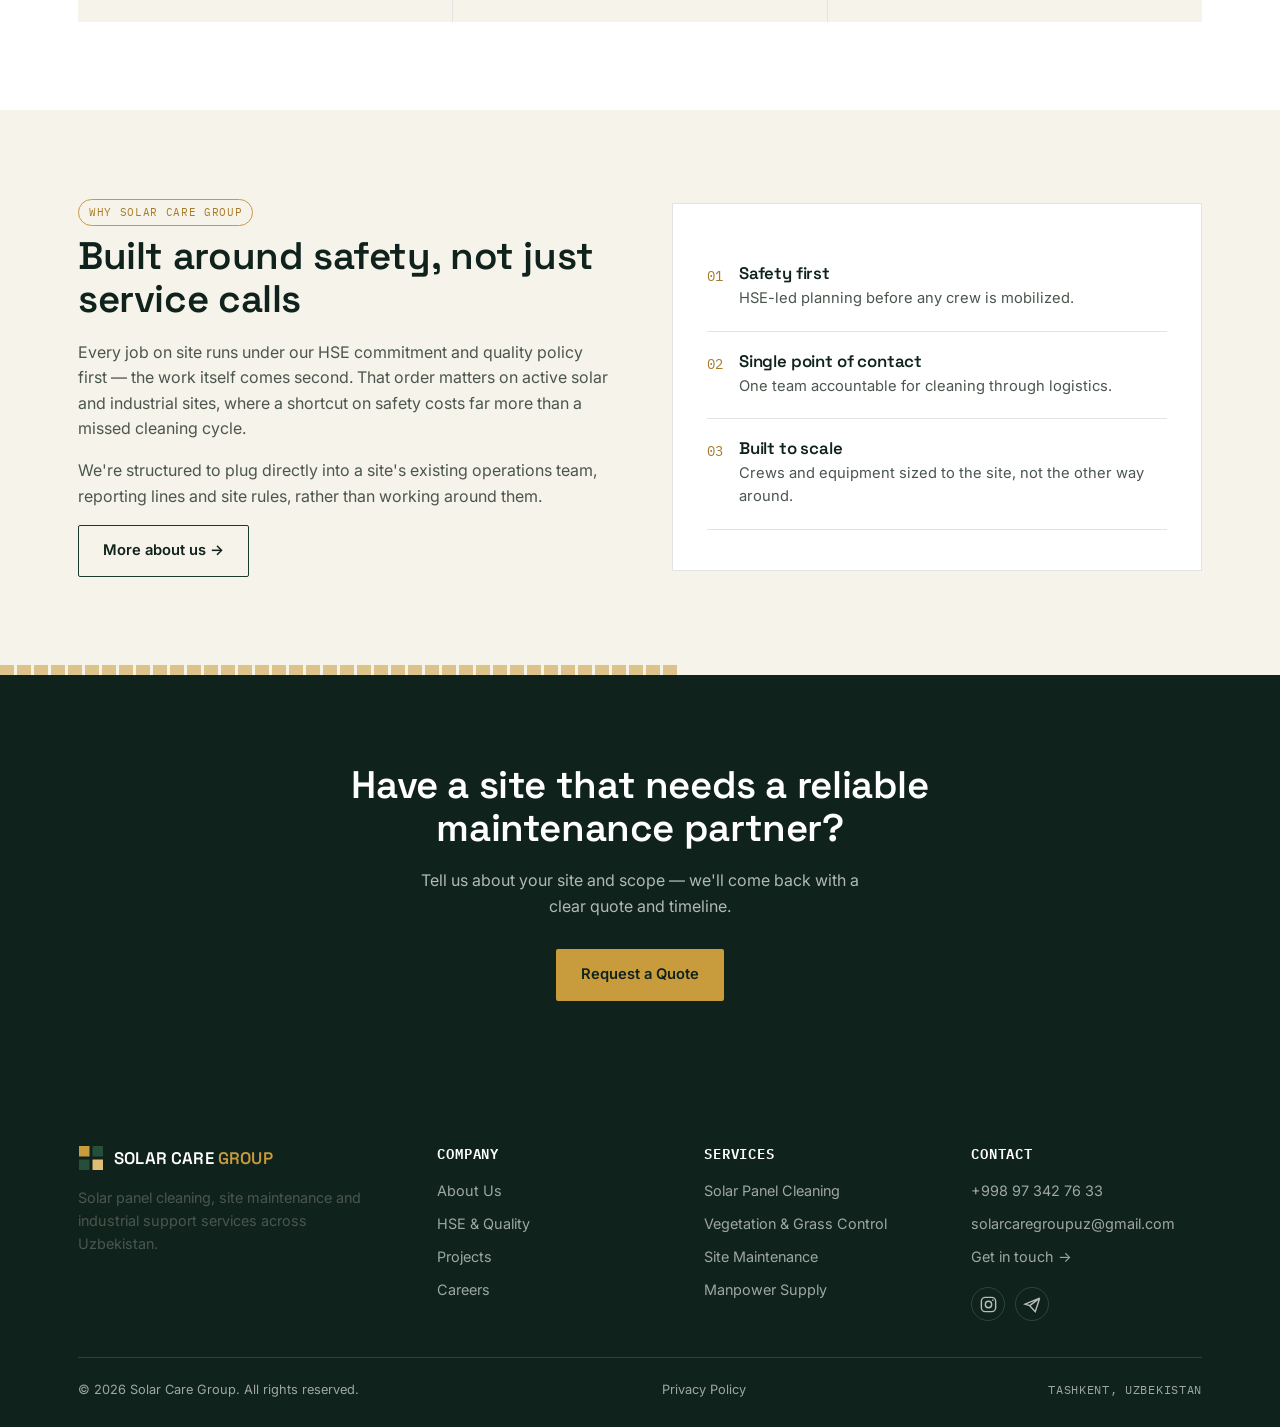
==== commit bb5b202a: "Add files via upload" ====
--- a/index.html
+++ b/index.html
@@ -104,6 +104,7 @@
             <stop offset="0%" stop-color="#183324"/>
             <stop offset="100%" stop-color="#0F221C"/>
           </linearGradient>
+          <clipPath id="mascotHeadClip"><circle cx="70" cy="53" r="27"/></clipPath>
         </defs>
 
         <ellipse cx="70" cy="308" rx="46" ry="9" fill="rgba(0,0,0,.3)"/>
@@ -154,25 +155,29 @@
           <rect x="60" y="68" width="20" height="26" rx="7" fill="url(#skinGrad)"/>
           <rect x="60" y="86" width="20" height="8" fill="rgba(0,0,0,.12)"/>
 
-          <!-- head (tracks cursor) -->
+          <!-- head (static — only eyes track cursor) -->
           <g class="mascot-head" id="mascotHead">
             <circle cx="70" cy="53" r="27" fill="url(#skinGrad)"/>
             <!-- ears -->
             <circle cx="43" cy="55" r="4.5" fill="#D9AE72"/>
             <circle cx="97" cy="55" r="4.5" fill="#D9AE72"/>
-            <!-- hair -->
-            <path d="M42 50 A28 28 0 0 1 98 50 Q99 36 88 28 Q78 21 70 22 Q62 21 52 28 Q41 36 42 50Z" fill="#2A211C"/>
-            <path d="M42 50 Q40 44 44 38" stroke="#1C1611" stroke-width="2" fill="none" stroke-linecap="round"/>
-            <path d="M98 50 Q100 44 96 38" stroke="#1C1611" stroke-width="2" fill="none" stroke-linecap="round"/>
+            <!-- hair (clipped to head silhouette, guaranteed correct) -->
+            <g clip-path="url(#mascotHeadClip)">
+              <path d="M39 52 Q39 25 70 24 Q101 25 101 52 Q99 37 70 35 Q41 37 39 52Z" fill="#2A211C"/>
+              <path d="M69 35 Q66 29 70 24" fill="none" stroke="#40332A" stroke-width="1.1" stroke-linecap="round"/>
+              <path d="M45 38 Q40 44 40 52" fill="none" stroke="#17110D" stroke-width="1" fill-opacity="0" stroke-opacity=".5"/>
+            </g>
             <!-- eyebrows -->
             <path d="M54 50q6-4 12-1" stroke="#2A211C" stroke-width="2.2" fill="none" stroke-linecap="round"/>
             <path d="M74 49q6-3 12 1" stroke="#2A211C" stroke-width="2.2" fill="none" stroke-linecap="round"/>
-            <!-- eyes -->
-            <ellipse cx="60" cy="57" rx="2.6" ry="3" fill="#20140E"/>
-            <ellipse cx="80" cy="57" rx="2.6" ry="3" fill="#20140E"/>
+            <!-- eyes: whites + tracking pupils -->
+            <ellipse cx="60" cy="57" rx="4.2" ry="3.6" fill="#FBF7EE"/>
+            <ellipse cx="80" cy="57" rx="4.2" ry="3.6" fill="#FBF7EE"/>
+            <g id="mascotEyeL"><circle cx="60" cy="57" r="2.1" fill="#20140E"/><circle cx="60.8" cy="56.2" r=".6" fill="#fff" opacity=".8"/></g>
+            <g id="mascotEyeR"><circle cx="80" cy="57" r="2.1" fill="#20140E"/><circle cx="80.8" cy="56.2" r=".6" fill="#fff" opacity=".8"/></g>
             <!-- eyelids (blink) -->
-            <ellipse class="mascot-eyelid" cx="60" cy="57" rx="2.9" ry="3.4" fill="url(#skinGrad)"/>
-            <ellipse class="mascot-eyelid" cx="80" cy="57" rx="2.9" ry="3.4" fill="url(#skinGrad)"/>
+            <ellipse class="mascot-eyelid" cx="60" cy="57" rx="4.4" ry="3.8" fill="url(#skinGrad)"/>
+            <ellipse class="mascot-eyelid" cx="80" cy="57" rx="4.4" ry="3.8" fill="url(#skinGrad)"/>
             <!-- nose -->
             <path d="M69 58q1 5-1 8" stroke="#C4986A" stroke-width="1.6" fill="none" stroke-linecap="round"/>
             <!-- mouth -->
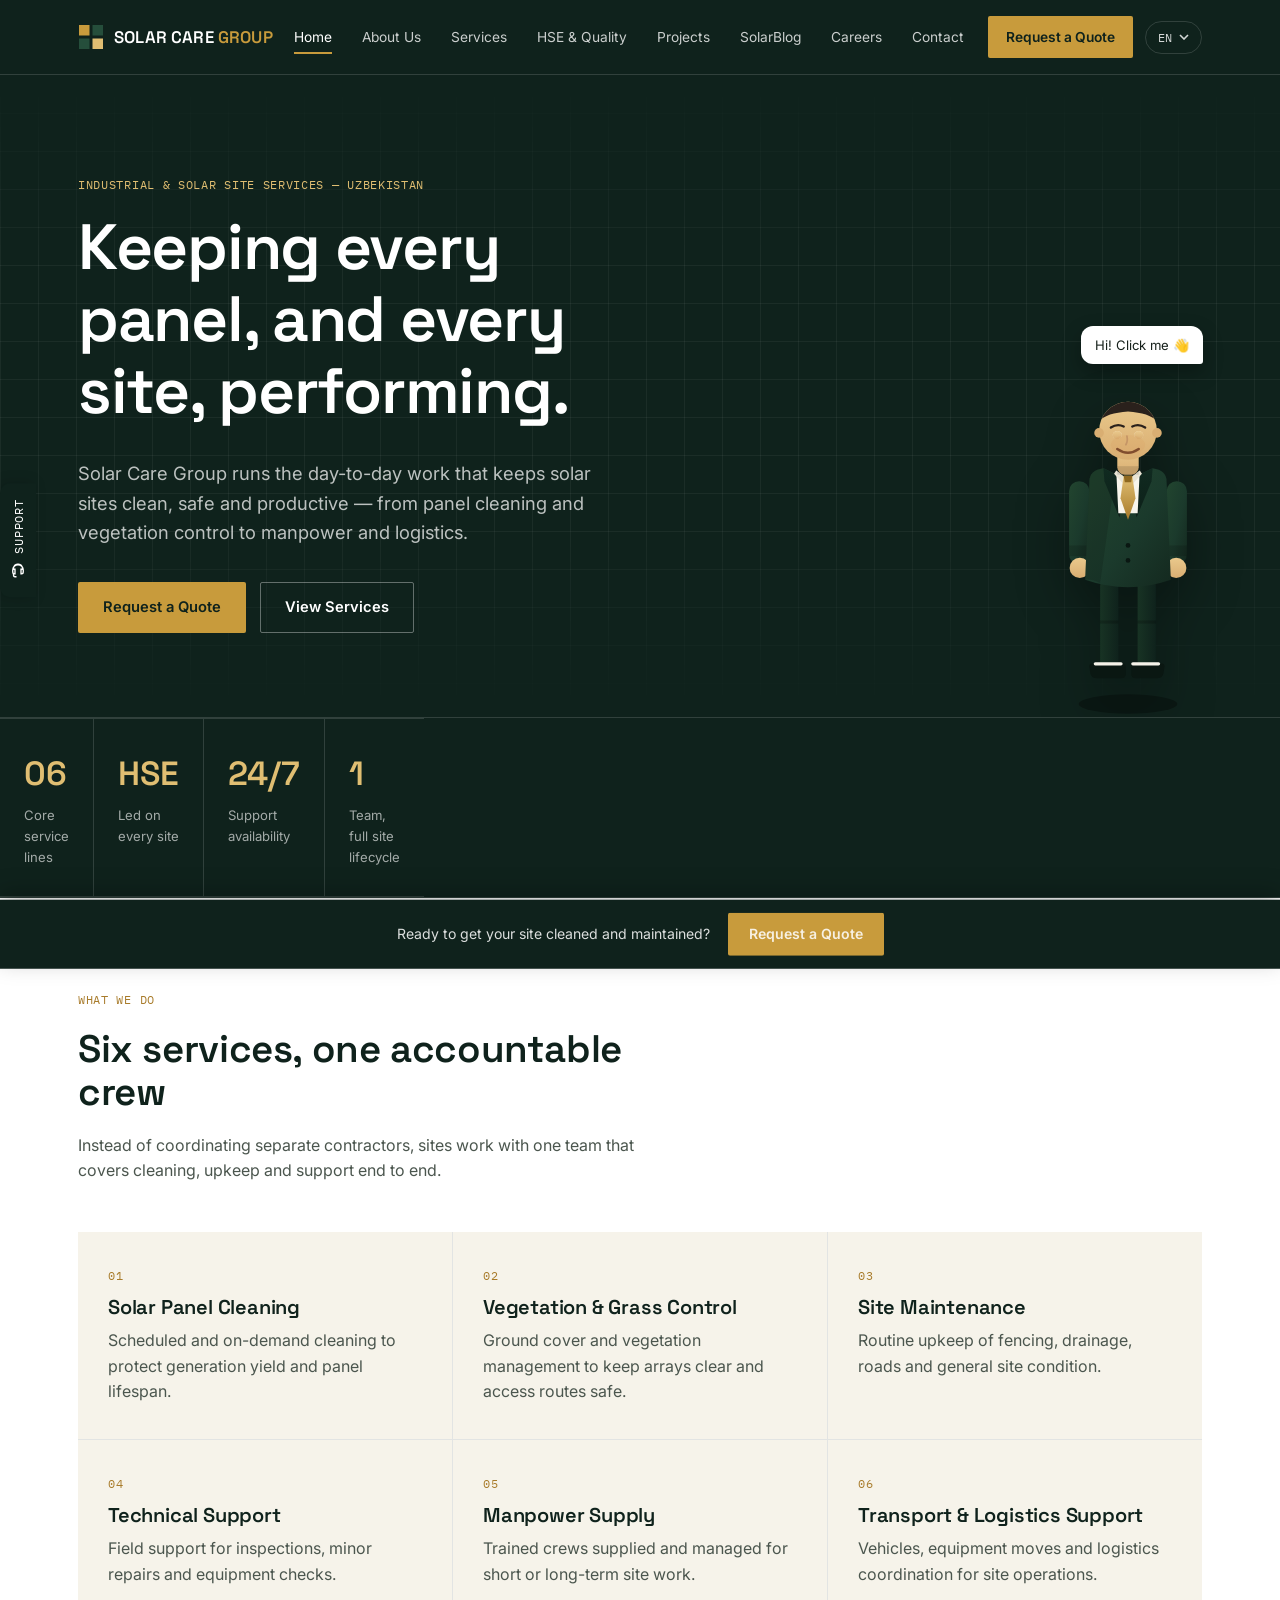
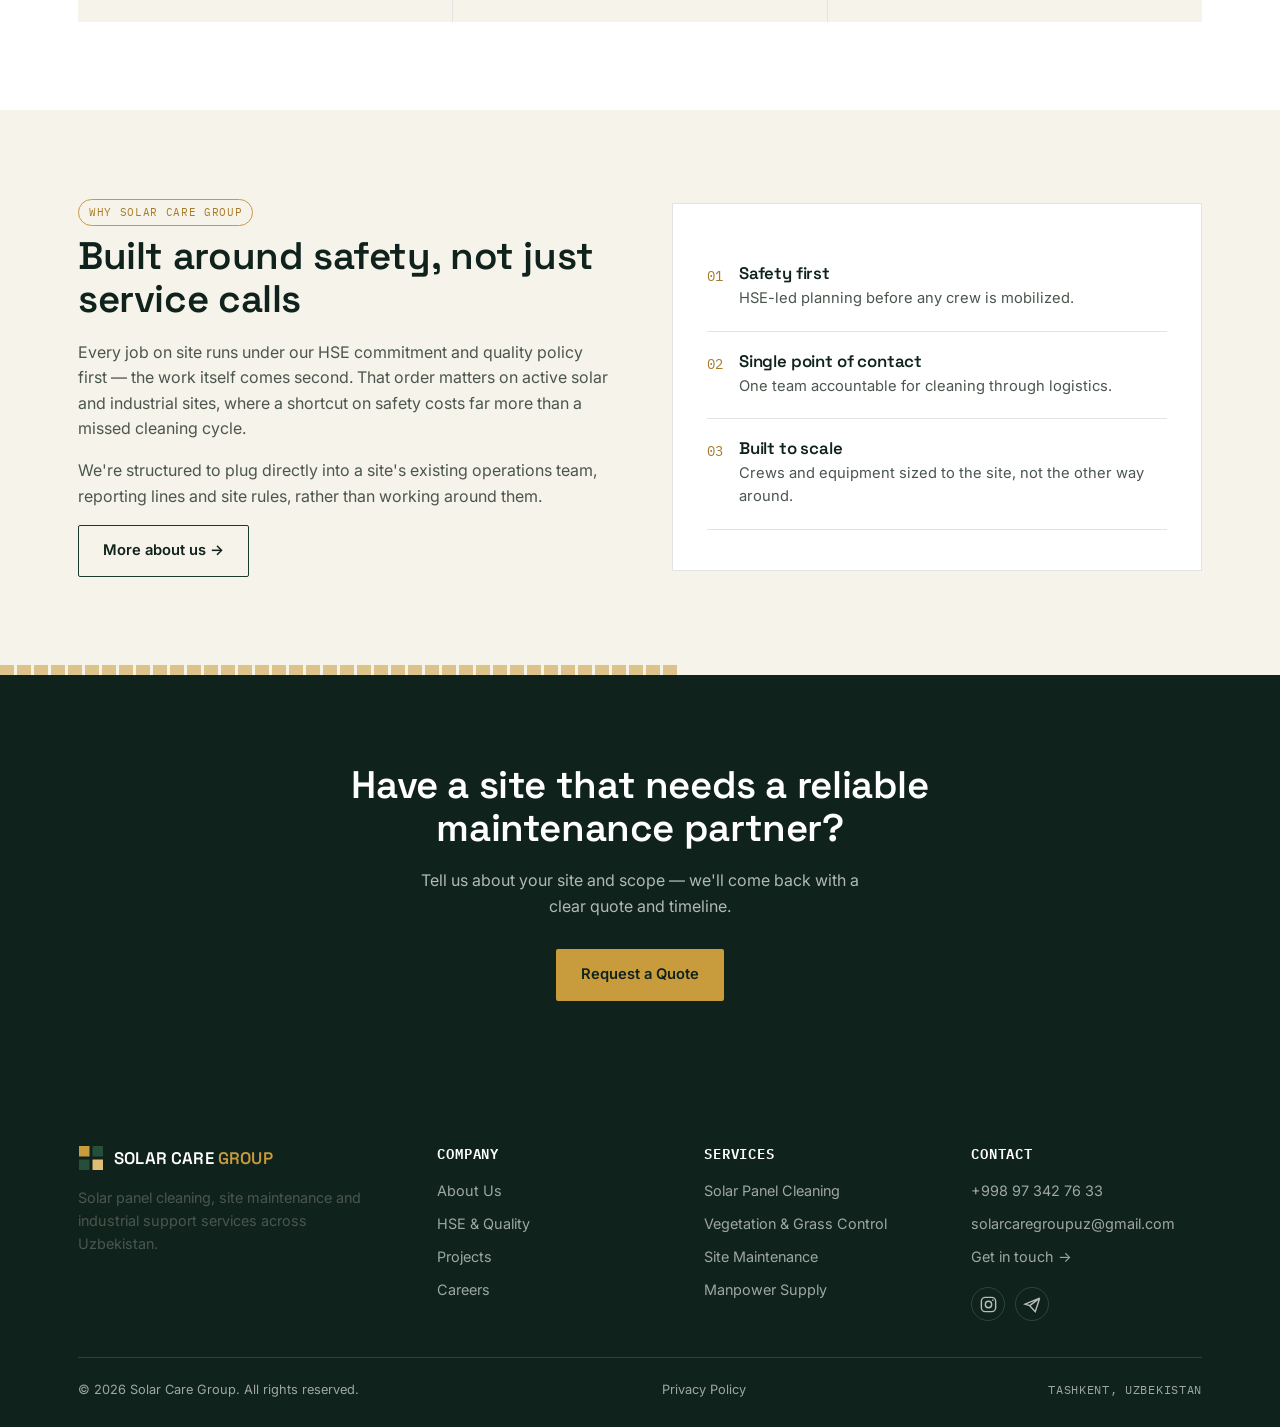
==== commit f208e985: "Add files via upload" ====
--- a/index.html
+++ b/index.html
@@ -7,9 +7,6 @@
 <meta name="description" content="Solar panel cleaning, vegetation control, site maintenance and industrial support services in Uzbekistan.">
 <link rel="canonical" href="https://solarcaregroup.com/index.html">
 
-<link rel="icon" type="image/png" sizes="32x32" href="assets/brand/favicon-32.png">
-<link rel="icon" type="image/png" sizes="16x16" href="assets/brand/favicon-16.png">
-<link rel="apple-touch-icon" sizes="180x180" href="assets/brand/apple-touch-icon.png">
 
 <meta property="og:type" content="website">
 <meta property="og:site_name" content="Solar Care Group">
@@ -164,8 +161,6 @@
             <!-- hair (clipped to head silhouette, guaranteed correct) -->
             <g clip-path="url(#mascotHeadClip)">
               <path d="M39 52 Q39 25 70 24 Q101 25 101 52 Q99 37 70 35 Q41 37 39 52Z" fill="#2A211C"/>
-              <path d="M69 35 Q66 29 70 24" fill="none" stroke="#40332A" stroke-width="1.1" stroke-linecap="round"/>
-              <path d="M45 38 Q40 44 40 52" fill="none" stroke="#17110D" stroke-width="1" fill-opacity="0" stroke-opacity=".5"/>
             </g>
             <!-- eyebrows -->
             <path d="M54 50q6-4 12-1" stroke="#2A211C" stroke-width="2.2" fill="none" stroke-linecap="round"/>
@@ -173,8 +168,8 @@
             <!-- eyes: whites + tracking pupils -->
             <ellipse cx="60" cy="57" rx="4.2" ry="3.6" fill="#FBF7EE"/>
             <ellipse cx="80" cy="57" rx="4.2" ry="3.6" fill="#FBF7EE"/>
-            <g id="mascotEyeL"><circle cx="60" cy="57" r="2.1" fill="#20140E"/><circle cx="60.8" cy="56.2" r=".6" fill="#fff" opacity=".8"/></g>
-            <g id="mascotEyeR"><circle cx="80" cy="57" r="2.1" fill="#20140E"/><circle cx="80.8" cy="56.2" r=".6" fill="#fff" opacity=".8"/></g>
+            <g id="mascotEyeL"><circle cx="60" cy="57" r="2.3" fill="#20140E"/></g>
+            <g id="mascotEyeR"><circle cx="80" cy="57" r="2.3" fill="#20140E"/></g>
             <!-- eyelids (blink) -->
             <ellipse class="mascot-eyelid" cx="60" cy="57" rx="4.4" ry="3.8" fill="url(#skinGrad)"/>
             <ellipse class="mascot-eyelid" cx="80" cy="57" rx="4.4" ry="3.8" fill="url(#skinGrad)"/>
